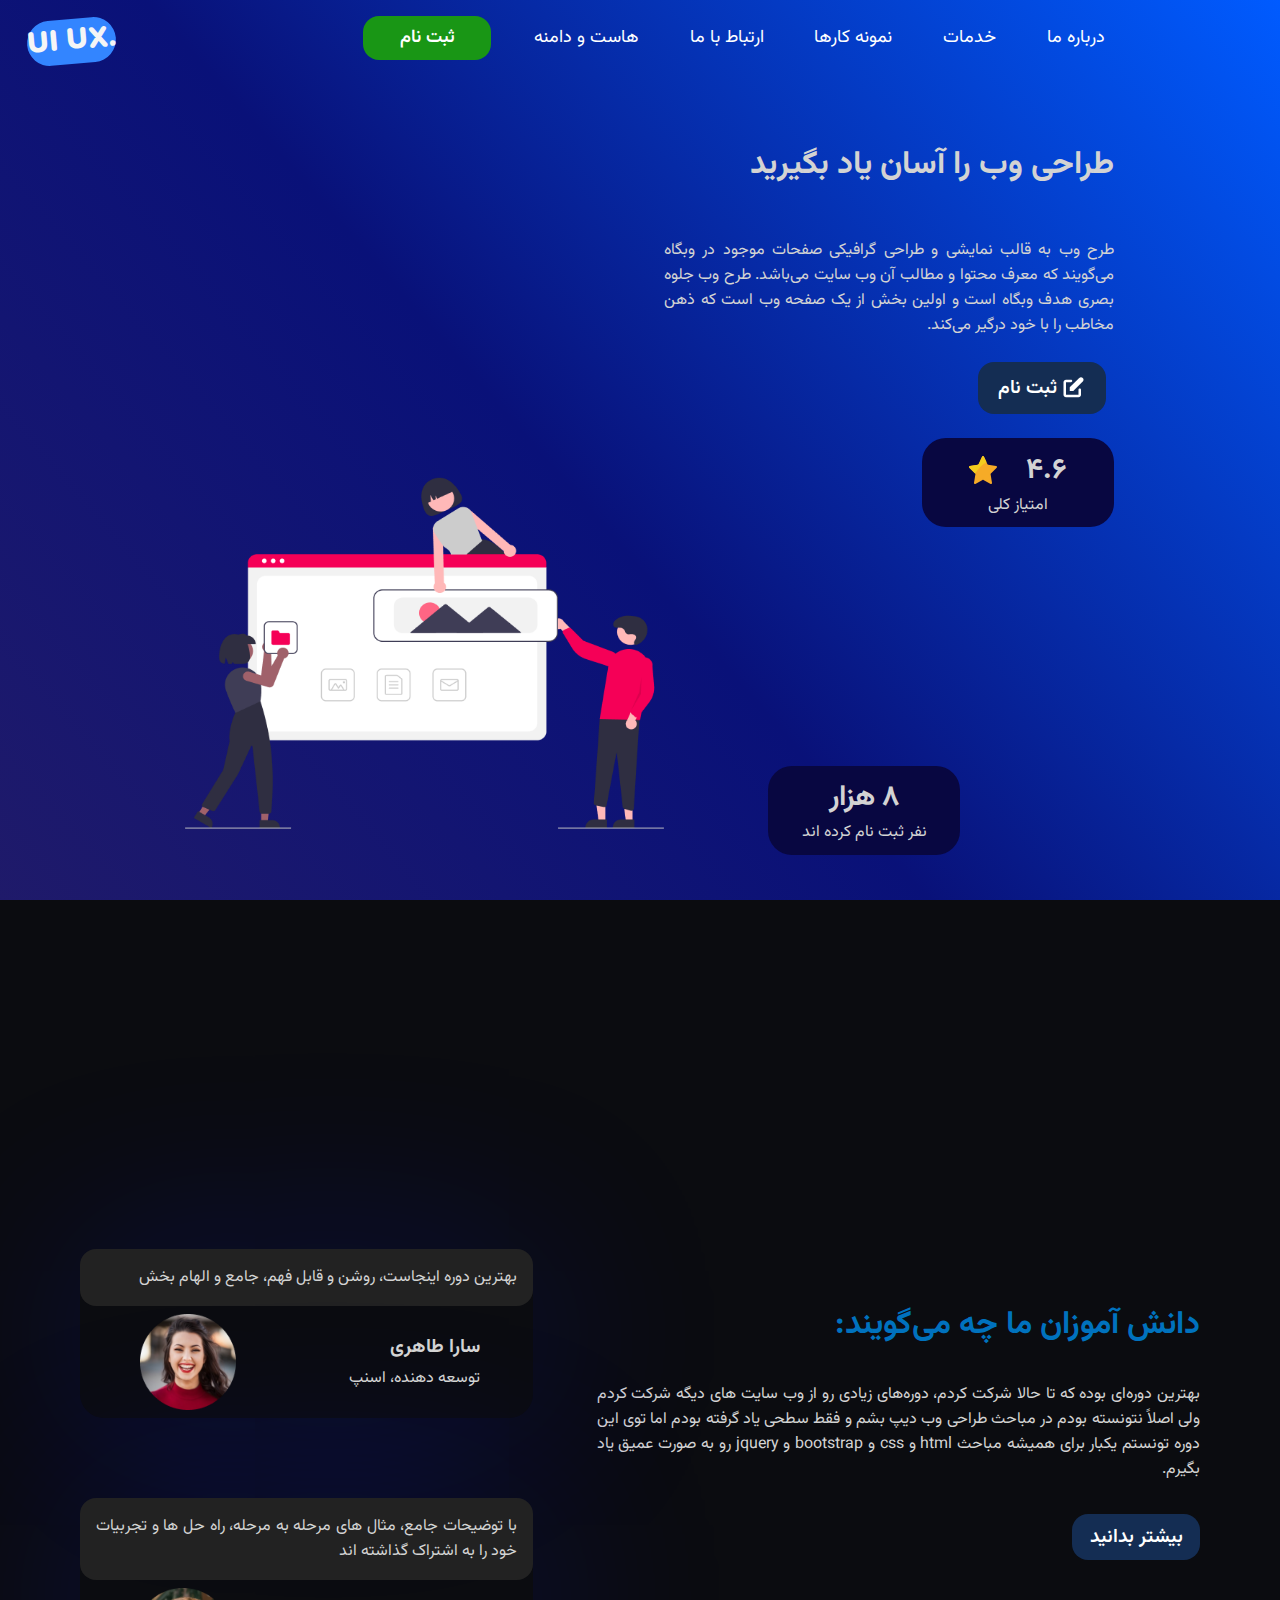
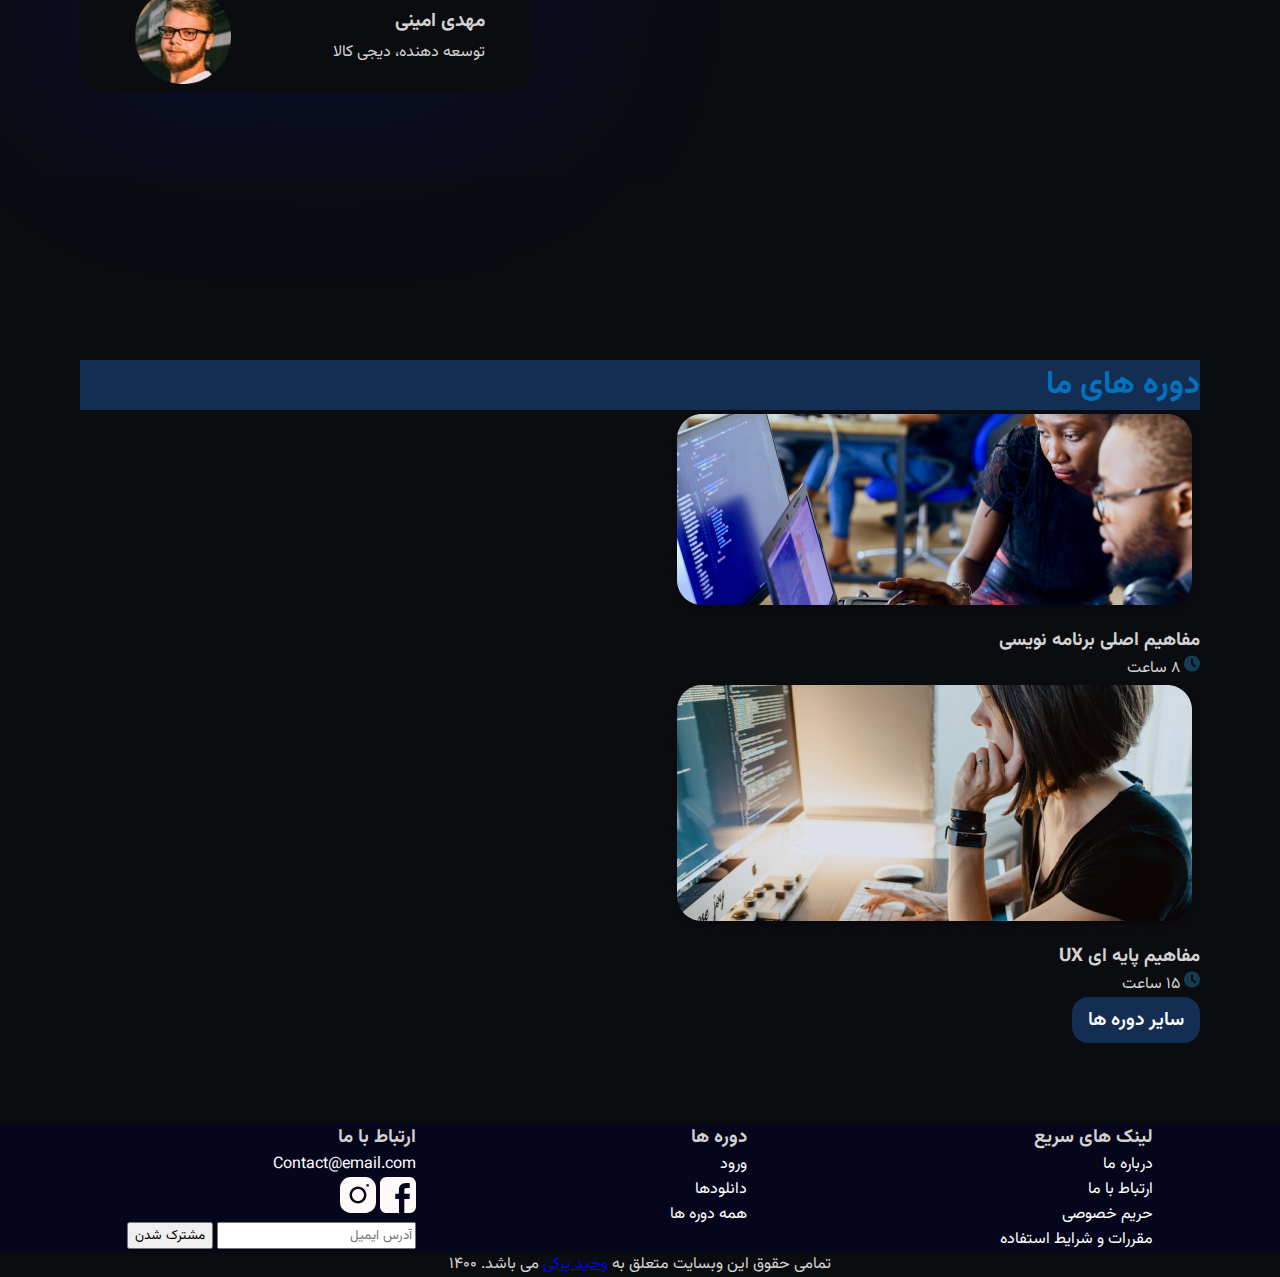
==== index.html @ 90d54120 "Style testimonial section" ====
<!DOCTYPE html>
<html lang="FA-ir" dir="rtl">

<head>
  <meta charset="UTF-8" />
  <meta http-equiv="X-UA-Compatible" content="IE=edge" />
  <meta name="viewport" content="width=device-width, initial-scale=1.0" />
  <title>Document</title>
  <link rel="stylesheet" href="styles.css" />
  <link rel="stylesheet" href="shared.css">
</head>

<body>
  <header>
    <div class="wrapper">
      <nav>

        <!-- logo -->
        <a class="logo" href="/index.html">
          <p>.UI UX</p>
        </a>
        <!-- Mobile nav -->
        <a href="#" class="toggle-button">
          <svg viewBox="0 0 18 15">
            <path fill="#d3d3d3"
              d="M18,1.484c0,0.82-0.665,1.484-1.484,1.484H1.484C0.665,2.969,0,2.304,0,1.484l0,0C0,0.665,0.665,0,1.484,0 h15.031C17.335,0,18,0.665,18,1.484L18,1.484z" />
            <path fill="#d3d3d3"
              d="M18,7.516C18,8.335,17.335,9,16.516,9H1.484C0.665,9,0,8.335,0,7.516l0,0c0-0.82,0.665-1.484,1.484-1.484 h15.031C17.335,6.031,18,6.696,18,7.516L18,7.516z" />
            <path fill="#d3d3d3"
              d="M18,13.516C18,14.335,17.335,15,16.516,15H1.484C0.665,15,0,14.335,0,13.516l0,0 c0-0.82,0.665-1.484,1.484-1.484h15.031C17.335,12.031,18,12.696,18,13.516L18,13.516z" />
          </svg>
        </a>

        <div class="mobile-nav">
          <buttton class="close-button">
            <svg xmlns="http://www.w3.org/2000/svg" class="h-6 w-6" fill="none" viewBox="0 0 24 24"
              stroke="currentColor">
              <path stroke-linecap="round" stroke-linejoin="round" stroke-width="2" d="M6 18L18 6M6 6l12 12" />
            </svg>
          </buttton>
          <ul class="mob-nav-items">
            <li class="mob-nav-item">
              <a href="#">درباره ما</a>
            </li>
            <li class="mob-nav-item">
              <a href="#">خدمات</a>
            </li>
            <li class="mob-nav-item">
              <a href="#">نمونه کارها</a>
            </li>
            <li class="mob-nav-item">
              <a href="#">ارتباط با ما</a>
            </li>
            <li class="mob-nav-item">
              <a href="./packages/plans.html">هاست و دامنه</a>
            </li>
            <li class="mob-nav-item register-botton">
              <a href="/register/index.html">ثبت نام</a>
            </li>
          </ul>
        </div>
        <!-- Desktop menu -->
        <div class="desktop-menu">
          <ul class="main-menu">
            <li>
              <a href="#">درباره ما</a>
            </li>
            <li>
              <a href="#">خدمات</a>
            </li>
            <li>
              <a href="#">نمونه کارها</a>
            </li>
            <li>
              <a href="#">ارتباط با ما</a>
            </li>
            <li>
              <a href="./packages/plans.html">هاست و دامنه</a>
            </li>
            <li>
              <a class="btn dark register-button" href="./register/index.html">ثبت نام</a>
            </li>
          </ul>
        </div>
      </nav>
      <div class="hero-section">
        <div class="right">
          <h1>
            طراحی وب را آسان یاد بگیرید
          </h1>
          <p class="paragraph">
            طرح وب به قالب نمایشی و طراحی گرافیکی صفحات موجود در وبگاه می‌گویند که معرف محتوا و مطالب آن وب سایت
            می‌باشد. طرح وب جلوه بصری هدف وبگاه است و اولین بخش از یک صفحه وب است که ذهن مخاطب را با خود درگیر می‌کند.
          </p>
          <a class="btn light enroll-icon" href="#">ثبت نام</a>
          <div class="achievement-cards">
            <div class="achievement-card students-enrolled">
              <div class="content">
                <div class="enroll-div">
                  <h3>۸ هزار</h3>
                </div>
                <p>نفر ثبت نام کرده اند</p>
              </div>
              <div class="bg"></div>
            </div>
            <div class="achievement-card overal-rating">
              <div class="content">
                <div class="overal-div">
                  <h3>۴.۶</h3>
                  <img src="/images/star-icon.svg" alt="" />
                </div>
                <p>امتیاز کلی</p>
              </div>
              <div class="bg"></div>
            </div>
          </div>
        </div>
        <div class="left">
          <img src="/images/hero-image.png" alt="" />
        </div>
      </div>
  </header>
  <div class="wrapper"></div>
  <section class="testimonial-section">
    <div class="right">
      <h2>دانش آموزان ما چه می‌گویند:</h2>
      <p>بهترین دوره‌ای بوده که تا حالا شرکت کردم، دوره‌های زیادی رو از وب سایت های دیگه شرکت کردم ولی اصلاً نتونسته
        بودم در مباحث طراحی وب دیپ بشم و فقط سطحی یاد گرفته بودم اما توی این دوره تونستم یکبار برای همیشه مباحث html و
        css و bootstrap و jquery رو به صورت عمیق یاد بگیرم.
      </p>
      <a class="btn light">بیشتر بدانید</a>
    </div>
    <div class="left">
      <div class="testimonial-card ">
        <div class="content">
          بهترین دوره اینجاست، روشن و قابل فهم، جامع و الهام بخش
        </div>
        <div class="info">
          <div>
            <h4>سارا طاهری</h4>
            <p class="company">توسعه دهنده، اسنپ</p>
          </div>
          <img src="/images/img-testimonial.png" alt="" />
        </div>

      </div>
      <div class="testimonial-card">
        <div class="content">
          با توضیحات جامع، مثال های مرحله به مرحله، راه حل ها و تجربیات خود را به اشتراک گذاشته اند
        </div>
        <div class="info">
          <div>
            <h4>مهدی امینی</h4>
            <p class="company">توسعه دهنده، دیجی کالا</p>
          </div>
          <img src="/images/img-testimonial2.png" alt="" />
        </div>
      </div>
    </div>

  </section>

  <section class="courses">
    <h2 class="light">دوره های ما</h2>
    <div class="course-cards">
      <div class="course-card">
        <img src="/images/img-courses1.png" alt="" />
        <div class="info">
          <h3>مفاهیم اصلی برنامه نویسی</h3>
          <div class="duration">
            <img src="/images/duration-icon.svg" alt="" /> ۸ ساعت
          </div>
        </div>
      </div>
      <div class="course-card">
        <img src="/images/img-courses2.png" alt="" />
        <div class="info">
          <h3>مفاهیم پایه ای UX</h3>
          <div class="duration">
            <img src="/images/duration-icon.svg" alt="" /> ۱۵ ساعت
          </div>
        </div>
      </div>
      <a href="#" class="btn light">سایر دوره ها</a>
    </div>
  </section>
  </div>



  <footer>
    <div class="footer-wrapper">
      <div class="links-container">
        <div class="links">
          <h3>لینک های سریع</h3>
          <ul>
            <li>
              <a href="#">درباره ما</a>
            </li>
            <li>
              <a href="#">ارتباط با ما</a>
            </li>
            <li>
              <a href="#">حریم خصوصی</a>
            </li>
            <li>
              <a href="#">مقررات و شرایط استفاده</a>
            </li>
          </ul>
        </div>
        <div class="links">
          <h3>دوره ها</h3>
          <ul>
            <li>
              <a href="#">ورود</a>
            </li>
            <li>
              <a href="#">دانلودها</a>
            </li>
            <li>
              <a href="#">همه دوره ها</a>
            </li>
          </ul>
        </div>
        <div class="links">
          <h3>ارتباط با ما</h3>
          <ul>
            <li>
              <a href="#">Contact@email.com</a>
            </li>
            <div class="social">
              <a href="#">
                <img src="/images/facebook-logo.svg" alt="" />
              </a>
              <a href="#">
                <img src="/images/instagram-logo.svg" alt="" />
              </a>
            </div>
            <form action="#">
              <input type="text" placeholder="آدرس ایمیل" />
              <button class="submit-btn">مشترک شدن</button>
            </form>
          </ul>
        </div>
      </div>
      <p class="copyright">
        تمامی حقوق این وبسایت متعلق به
        <span>
          <a href="https://twitter.com/Vahidpr">وحید پرکی</a>
          می باشد.
        </span>
        ۱۴۰۰
      </p>
    </div>
  </footer>

  <script src="main.js"></script>
</body>

</html>
---- styles.css ----
* {
  box-sizing: border-box;
}

ul {
  padding: 0;
}
---- shared.css ----
@import url("https://fonts.googleapis.com/css2?family=Vazirmatn:wght@100;200;300;400;500;600;700;800;900&display=swap");
@import url("https://fonts.googleapis.com/css2?family=Nunito:wght@400;500;600;700;900&display=swap");
* {
  font-family: "Vazirmatn", sans-serif;
  -webkit-transition: all 0.2s;
  transition: all 0.2s;
  -webkit-box-sizing: border-box;
          box-sizing: border-box;
  margin: 0;
}

body {
  background: #0b0c10;
  color: lightgray;
  -webkit-box-sizing: border-box;
          box-sizing: border-box;
}

.wrapper {
  max-width: 980px;
  margin: 0 auto;
}

header {
  height: 100vh;
  width: 100%;
  background: #1f1a6a;
  background: linear-gradient(49deg, #1f1a6a 0%, rgba(9, 17, 121, 0.994835) 45%, #005bff 100%);
}

.logo {
  display: inline;
  position: absolute;
  left: 0.5rem;
  margin: 1.2rem;
  color: whitesmoke;
  text-decoration: none;
  font-size: 1.8rem;
  font-weight: 900;
  background: #3385ff;
  border-radius: 2rem;
  -webkit-transform: rotateZ(-5deg);
          transform: rotateZ(-5deg);
}

.logo p {
  font-family: "Nunito", sans-serif;
  display: inline;
}

.desktop-menu {
  display: none;
}

.btn {
  -webkit-box-align: center;
      -ms-flex-align: center;
          align-items: center;
  color: #fff;
  cursor: pointer;
  display: -webkit-inline-box;
  display: -ms-inline-flexbox;
  display: inline-flex;
  fill: #000;
  font-family: vazirmatn, sans-serif;
  font-size: 1.2rem;
  font-weight: 600;
  border-radius: 1rem;
  -webkit-box-pack: center;
      -ms-flex-pack: center;
          justify-content: center;
  min-width: 8rem;
  outline: 0;
  padding: 0.5rem;
  text-align: center;
  text-decoration: none;
  -moz-user-select: none;
   -ms-user-select: none;
       user-select: none;
  -webkit-user-select: none;
  -ms-touch-action: manipulation;
      touch-action: manipulation;
}

.btn:focus {
  color: #171e29;
}

.btn:hover,
.btn :active {
  background-color: #3385ff;
}

.dark {
  background-color: #199615;
}

.dark:hover,
.dark :active {
  background-color: #ffffff;
}

.light {
  background-color: #142d53;
}

.light:hover,
.light :active {
  background-color: #17327a;
}

.enroll-icon::before {
  content: url("./images/enroll-icon.svg");
  padding-left: 0.3rem;
  display: -webkit-box;
  display: -ms-flexbox;
  display: flex;
  -webkit-box-pack: center;
      -ms-flex-pack: center;
          justify-content: center;
  -webkit-box-align: center;
      -ms-flex-align: center;
          align-items: center;
  -webkit-transform: translateY(0.25rem);
          transform: translateY(0.25rem);
}

.enroll-icon {
  padding: 0.5rem;
}

.toggle-button {
  display: block;
  cursor: pointer;
  border: none;
  width: 2rem;
}

.section-title {
  text-align: center;
}

::-moz-selection {
  background: blueviolet;
}

::selection {
  background: blueviolet;
}

.open {
  display: block !important;
  opacity: 1;
  -webkit-transform: translateY(0);
          transform: translateY(0);
}

.mobile-nav .close-button {
  cursor: pointer;
  text-align: left;
}

.close-button svg {
  width: 2rem;
}

.mobile-nav {
  display: none;
  position: fixed;
  background: whitesmoke;
  z-index: 101;
  border-radius: 0px 0px 10px 10px;
  top: 0;
  left: 0;
  width: 100vw;
  height: 100vh;
  text-align: center;
  font-weight: 500;
  font-size: x-large;
}

.mob-nav-items {
  /* width: 90%;
  height: 100%; */
  list-style: none;
  padding: 0;
  margin: 10% auto;
  text-decoration: none;
}

.mob-nav-item {
  margin: 1rem auto;
  padding: 0.8rem;
}

.mob-nav-item a {
  margin: 1rem auto;
  text-decoration: none;
  color: black;
}

.mob-nav-item :hover {
  background: rgba(155, 155, 155, 0.192);
  border-radius: 100px 0px 0px 100px;
}

.register-botton {
  background: rgba(35, 163, 46, 0.281);
  border-radius: 100px 0px 0px 100px;
}

.register-botton a {
  border-radius: 100px 0px 0px 100px;
  color: black;
}

.register-botton:hover {
  background: #26c2486b;
  border-radius: 100px 0px 0px 100px;
}

.copyright {
  text-align: center;
}

.hero-section {
  height: 90vh;
  width: 100%;
  display: -webkit-box;
  display: -ms-flexbox;
  display: flex;
  margin: 0rem 1rem 0 1rem;
  -webkit-box-align: center;
      -ms-flex-align: center;
          align-items: center;
}

.hero-section .right {
  width: 28.125rem;
  -ms-flex-item-align: start;
      align-self: flex-start;
  margin-top: 5rem;
}

.hero-section .right .paragraph {
  margin-top: 3rem;
  text-justify: inter-word;
  text-align: justify;
}

.hero-section .right .btn {
  margin: 1.5rem 0.5rem 1.5rem;
}

.hero-section .left {
  -ms-flex-item-align: end;
      align-self: flex-end;
  margin-bottom: 2rem;
}

.hero-section .left img {
  height: 22rem;
}

.achievement-cards {
  display: -webkit-box;
  display: -ms-flexbox;
  display: flex;
  -webkit-box-orient: vertical;
  -webkit-box-direction: normal;
      -ms-flex-direction: column;
          flex-direction: column;
}

.achievement-card {
  position: absolute;
  width: 12rem;
}

.achievement-card .content {
  background: #080741;
  border-radius: 1.5rem;
  padding: 0.6rem 2rem;
}

.achievement-card .content h3 {
  display: -webkit-box;
  display: -ms-flexbox;
  display: flex;
  font-size: 1.8rem;
  -webkit-box-orient: vertical;
  -webkit-box-direction: normal;
      -ms-flex-direction: column;
          flex-direction: column;
}

.achievement-card .content .enroll-div {
  display: -webkit-box;
  display: -ms-flexbox;
  display: flex;
  -webkit-box-orient: vertical;
  -webkit-box-direction: normal;
      -ms-flex-direction: column;
          flex-direction: column;
  -webkit-box-align: center;
      -ms-flex-align: center;
          align-items: center;
}

.achievement-card .content .overal-div {
  display: -webkit-box;
  display: -ms-flexbox;
  display: flex;
  -webkit-box-align: center;
      -ms-flex-align: center;
          align-items: center;
  -ms-flex-pack: distribute;
      justify-content: space-around;
}

.achievement-card .content h3,
.achievement-card .content img {
  display: inline;
}

.achievement-card .content img {
  height: 1.8rem;
}

.achievement-card .content p {
  text-align: center;
}

.students-enrolled {
  right: 25%;
  bottom: 5%;
}

section {
  margin: 5rem 5rem 5rem 5rem;
}

h2 {
  font-weight: 700;
  font-size: 2rem;
  color: #0072be;
}

.testimonial-section {
  display: -webkit-box;
  display: -ms-flexbox;
  display: flex;
  text-align: justify;
  -webkit-box-align: center;
      -ms-flex-align: center;
          align-items: center;
  height: 100vh;
  gap: 4rem;
}

.testimonial-section .right {
  width: 60%;
}

.testimonial-section .right p {
  margin-top: 2rem;
}

.testimonial-section .right a {
  margin-top: 2rem;
}

.testimonial-section .left {
  width: 45%;
}

.testimonial-card {
  -webkit-box-shadow: rgba(0, 26, 255, 0.192) 0px 1px 200px 4px;
          box-shadow: rgba(0, 26, 255, 0.192) 0px 1px 200px 4px;
  margin-top: 5rem;
  border-radius: 1.5rem;
}

.testimonial-card .content {
  background-color: #222222;
  padding: 1rem;
  border-radius: 1rem;
}

.testimonial-card .info {
  display: -webkit-box;
  display: -ms-flexbox;
  display: flex;
  -webkit-box-align: center;
      -ms-flex-align: center;
          align-items: center;
  -ms-flex-pack: distribute;
      justify-content: space-around;
}

.testimonial-card .info h4 {
  font-size: 1.2rem;
  margin-bottom: 0.3rem;
}

.testimonial-card .info img {
  height: 7rem;
  padding: 0.5rem;
}

.register-button:hover {
  background-color: #59cc55 !important;
}

@media (min-width: 48rem) {
  .main-menu {
    display: -webkit-box;
    display: -ms-flexbox;
    display: flex;
    -webkit-box-orient: horizontal;
    -webkit-box-direction: normal;
        -ms-flex-direction: row;
            flex-direction: row;
    -ms-flex-pack: distribute;
        justify-content: space-around;
    -webkit-box-align: center;
        -ms-flex-align: center;
            align-items: center;
    width: 80%;
    margin-top: 1rem;
  }
  .main-menu li a {
    text-decoration: none;
    color: white;
    padding: 0.5rem;
    border-radius: 1rem;
    -webkit-transition: all 0.5s;
    transition: all 0.5s;
    font-size: 1.125rem;
  }
  .main-menu li a:hover {
    background: #002d709c;
  }
  .desktop-menu {
    display: -webkit-box;
    display: -ms-flexbox;
    display: flex;
    -webkit-box-orient: vertical;
    -webkit-box-direction: normal;
        -ms-flex-direction: column;
            flex-direction: column;
  }
  .mobile-nav,
  .toggle-button {
    display: none;
  }
  .links-container {
    display: -webkit-box;
    display: -ms-flexbox;
    display: flex;
    -ms-flex-pack: distribute;
        justify-content: space-around;
    background-color: #05051b;
    color: #d3d0d0;
  }
  .links a {
    text-decoration: none;
    color: #ffffff;
  }
  ul {
    list-style-type: none;
  }
}

@-webkit-keyframes wiggle {
  from {
    -webkit-transform: rotateZ(0);
            transform: rotateZ(0);
  }
  to {
    -webkit-transform: rotateZ(10deg);
            transform: rotateZ(10deg);
  }
}

@keyframes wiggle {
  from {
    -webkit-transform: rotateZ(0);
            transform: rotateZ(0);
  }
  to {
    -webkit-transform: rotateZ(10deg);
            transform: rotateZ(10deg);
  }
}
/*# sourceMappingURL=shared.css.map */
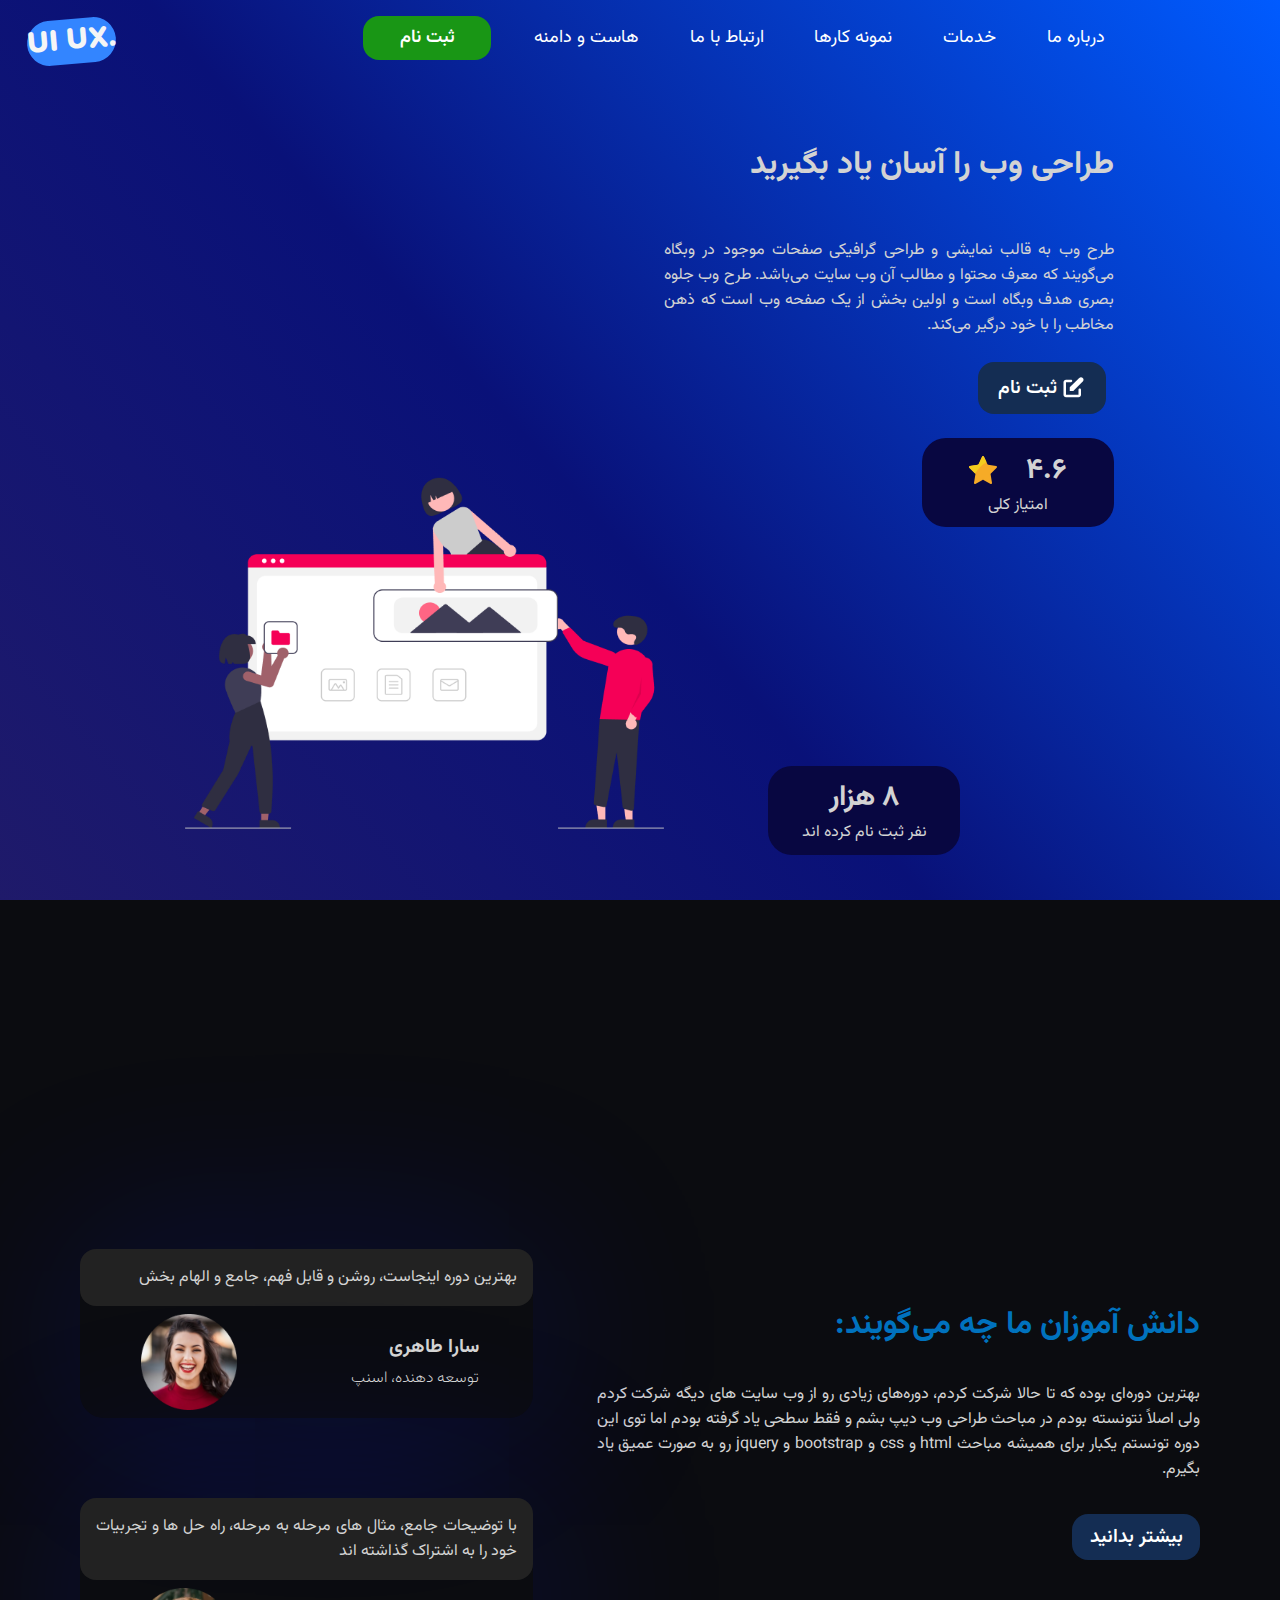
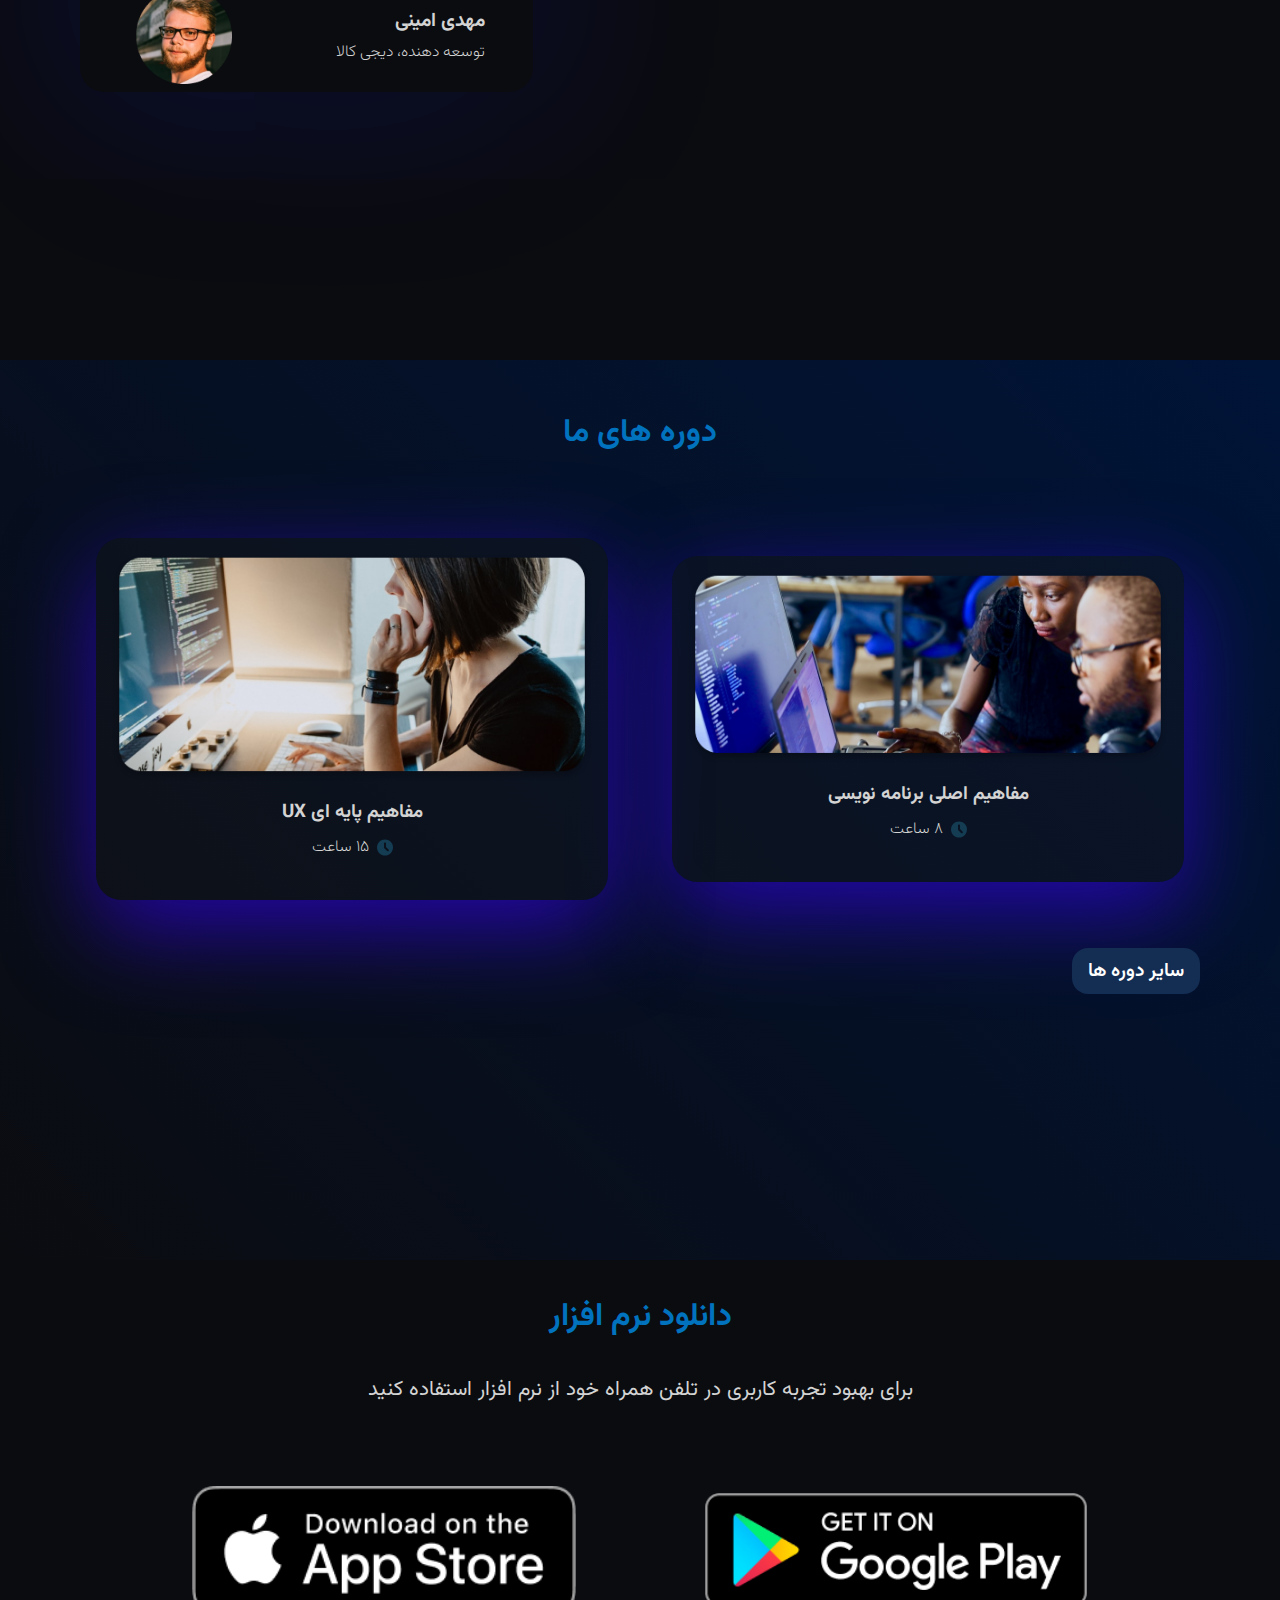
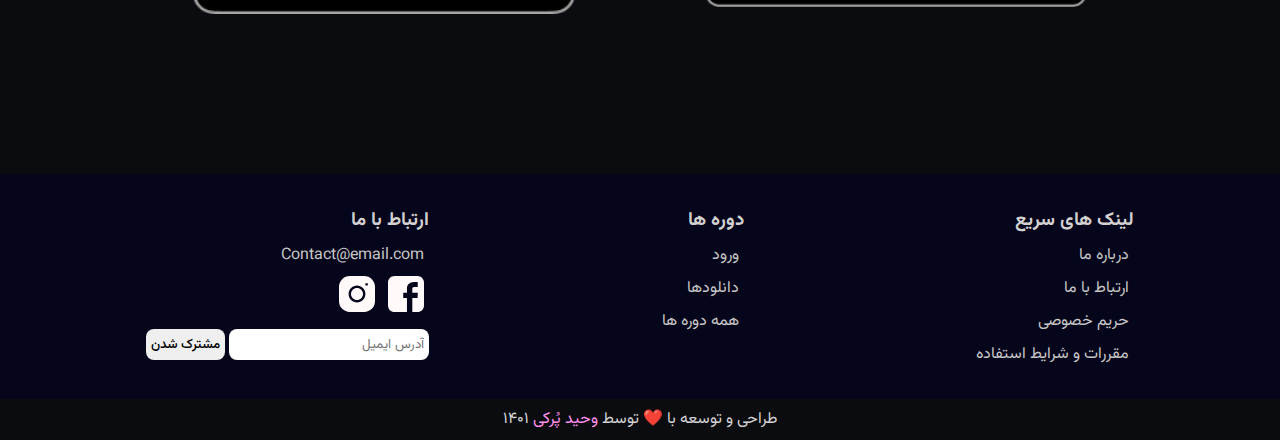
==== commit 3d40969b: "Finish styling" ====
--- a/index.html
+++ b/index.html
@@ -161,7 +161,7 @@
   </section>
 
   <section class="courses">
-    <h2 class="light">دوره های ما</h2>
+    <h2>دوره های ما</h2>
     <div class="course-cards">
       <div class="course-card">
         <img src="/images/img-courses1.png" alt="" />
@@ -181,13 +181,17 @@
           </div>
         </div>
       </div>
-      <a href="#" class="btn light">سایر دوره ها</a>
-    </div>
+    </div>
+    <a href="#" class="btn light">سایر دوره ها</a>
   </section>
-  </div>
-
-
-
+  <section class="app-section">
+    <h2> دانلود نرم افزار</h2>
+    <p>برای بهبود تجربه کاربری در تلفن همراه خود از نرم افزار استفاده کنید</p>
+    <div>
+      <img src="./images/google-play.png" alt="google-play">
+      <img src="./images/app-store.png" alt="app-store">
+    </div>
+  </section>
   <footer>
     <div class="footer-wrapper">
       <div class="links-container">
@@ -244,12 +248,10 @@
         </div>
       </div>
       <p class="copyright">
-        تمامی حقوق این وبسایت متعلق به
-        <span>
-          <a href="https://twitter.com/Vahidpr">وحید پرکی</a>
-          می باشد.
+        طراحی و توسعه با ❤️ توسط <span>
+          <a href="https://twitter.com/Vahidpr">وحید پُرکی</a>
         </span>
-        ۱۴۰۰
+        ۱۴۰۱
       </p>
     </div>
   </footer>
--- a/shared.css
+++ b/shared.css
@@ -219,10 +219,6 @@
   border-radius: 100px 0px 0px 100px;
 }
 
-.copyright {
-  text-align: center;
-}
-
 .hero-section {
   height: 90vh;
   width: 100%;
@@ -336,10 +332,6 @@
   bottom: 5%;
 }
 
-section {
-  margin: 5rem 5rem 5rem 5rem;
-}
-
 h2 {
   font-weight: 700;
   font-size: 2rem;
@@ -356,6 +348,7 @@
           align-items: center;
   height: 100vh;
   gap: 4rem;
+  margin: 5rem 5rem 5rem 5rem;
 }
 
 .testimonial-section .right {
@@ -406,6 +399,174 @@
 .testimonial-card .info img {
   height: 7rem;
   padding: 0.5rem;
+}
+
+.testimonial-card .info p {
+  font-weight: 200;
+}
+
+.courses {
+  height: 100vh;
+  background: rgba(4, 2, 34, 0.288);
+  background: linear-gradient(45deg, rgba(4, 2, 34, 0) 0%, #001438 100%);
+}
+
+.courses h2 {
+  text-align: center;
+  padding-top: 3rem;
+}
+
+.courses .course-cards {
+  display: -webkit-box;
+  display: -ms-flexbox;
+  display: flex;
+  -webkit-box-align: center;
+      -ms-flex-align: center;
+          align-items: center;
+  -webkit-box-pack: center;
+      -ms-flex-pack: center;
+          justify-content: center;
+  margin-top: 3rem;
+}
+
+.courses a {
+  margin: 1rem 5rem;
+}
+
+.course-card {
+  display: -webkit-box;
+  display: -ms-flexbox;
+  display: flex;
+  -webkit-box-orient: vertical;
+  -webkit-box-direction: normal;
+      -ms-flex-direction: column;
+          flex-direction: column;
+  -webkit-box-pack: center;
+      -ms-flex-pack: center;
+          justify-content: center;
+  background-color: rgba(26, 26, 26, 0.315);
+  border-radius: 1.6rem;
+  -webkit-box-shadow: rgba(55, 0, 255, 0.603) 0px 30px 90px;
+          box-shadow: rgba(55, 0, 255, 0.603) 0px 30px 90px;
+  padding: 1rem;
+  width: 40%;
+  margin: 2rem;
+}
+
+.course-card > img {
+  min-height: 12rem;
+  min-width: 2rem;
+}
+
+.course-card .info {
+  display: -webkit-box;
+  display: -ms-flexbox;
+  display: flex;
+  -webkit-box-orient: vertical;
+  -webkit-box-direction: normal;
+      -ms-flex-direction: column;
+          flex-direction: column;
+  -webkit-box-align: center;
+      -ms-flex-align: center;
+          align-items: center;
+  padding: 1rem;
+}
+
+.course-card .info .duration {
+  display: -webkit-box;
+  display: -ms-flexbox;
+  display: flex;
+  margin: 0.5rem;
+  font-weight: 200;
+}
+
+.course-card .info .duration img {
+  margin-left: 0.5rem;
+}
+
+.app-section h2 {
+  text-align: center;
+  margin: 2rem;
+}
+
+.app-section p {
+  margin: 1rem;
+  text-align: center;
+  font-size: 1.3rem;
+}
+
+.app-section div {
+  display: -webkit-box;
+  display: -ms-flexbox;
+  display: flex;
+  -webkit-box-align: center;
+      -ms-flex-align: center;
+          align-items: center;
+  -webkit-box-pack: center;
+      -ms-flex-pack: center;
+          justify-content: center;
+}
+
+.app-section div img {
+  width: 30%;
+  margin: 5%;
+  margin-bottom: 10rem;
+}
+
+.links-container {
+  background-color: #05051b;
+  display: -webkit-box;
+  display: -ms-flexbox;
+  display: flex;
+  -ms-flex-pack: distribute;
+      justify-content: space-around;
+  color: #d3d0d0;
+  padding: 2rem;
+}
+
+.links a {
+  text-decoration: none;
+  color: #c7c5c5;
+  padding: 0.3rem;
+}
+
+.links a:hover {
+  color: #797676;
+}
+
+.links li,
+.links .social,
+.links input,
+.links button {
+  margin-top: 0.5rem;
+}
+
+.links input {
+  border-radius: 0.5rem;
+  border: none;
+  padding: 0.3rem;
+}
+
+.links button {
+  border-radius: 0.5rem;
+  border: none;
+  padding: 0.3rem;
+  font-weight: 500;
+}
+
+.links button:hover {
+  cursor: pointer;
+  background-color: #a5a5a5;
+}
+
+.copyright {
+  text-align: center;
+  padding: 0.5rem;
+}
+
+.copyright a {
+  text-decoration: none;
+  color: #ff91ed;
 }
 
 .register-button:hover {
@@ -454,19 +615,6 @@
   .toggle-button {
     display: none;
   }
-  .links-container {
-    display: -webkit-box;
-    display: -ms-flexbox;
-    display: flex;
-    -ms-flex-pack: distribute;
-        justify-content: space-around;
-    background-color: #05051b;
-    color: #d3d0d0;
-  }
-  .links a {
-    text-decoration: none;
-    color: #ffffff;
-  }
   ul {
     list-style-type: none;
   }
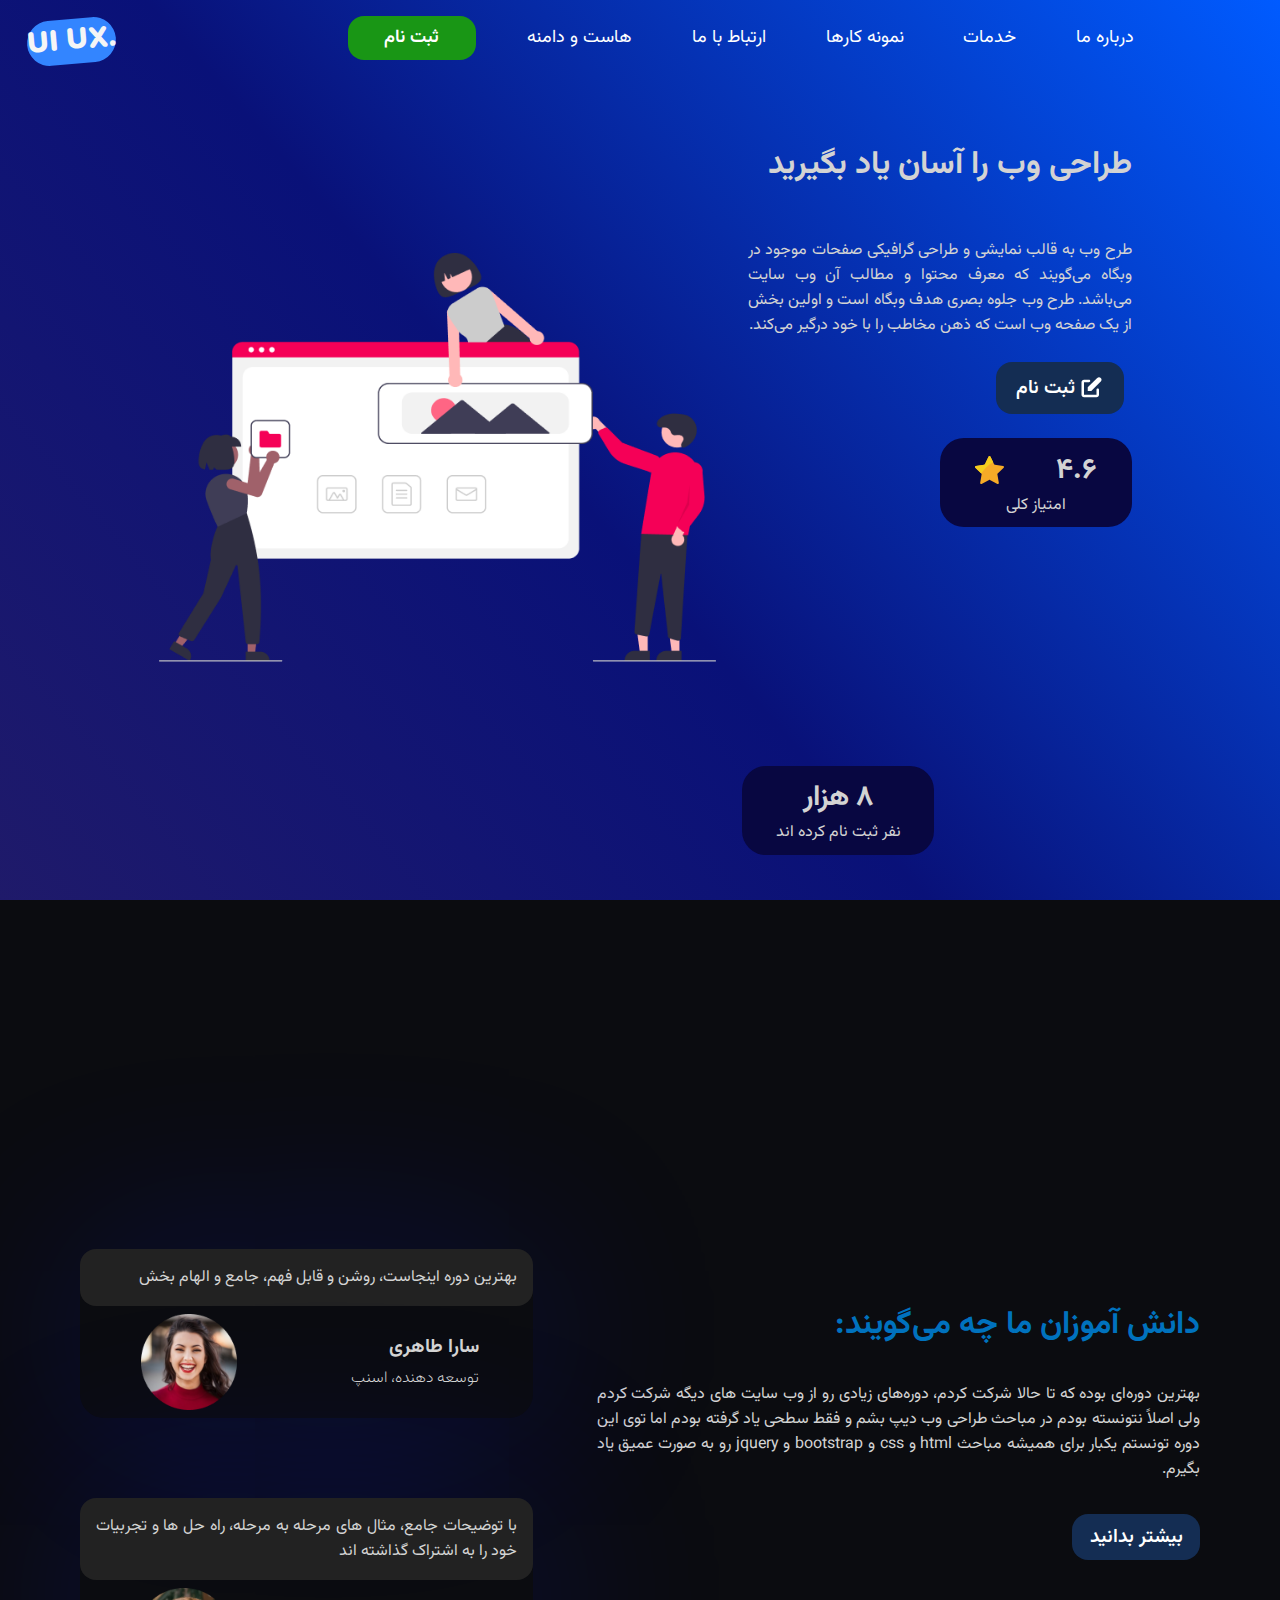
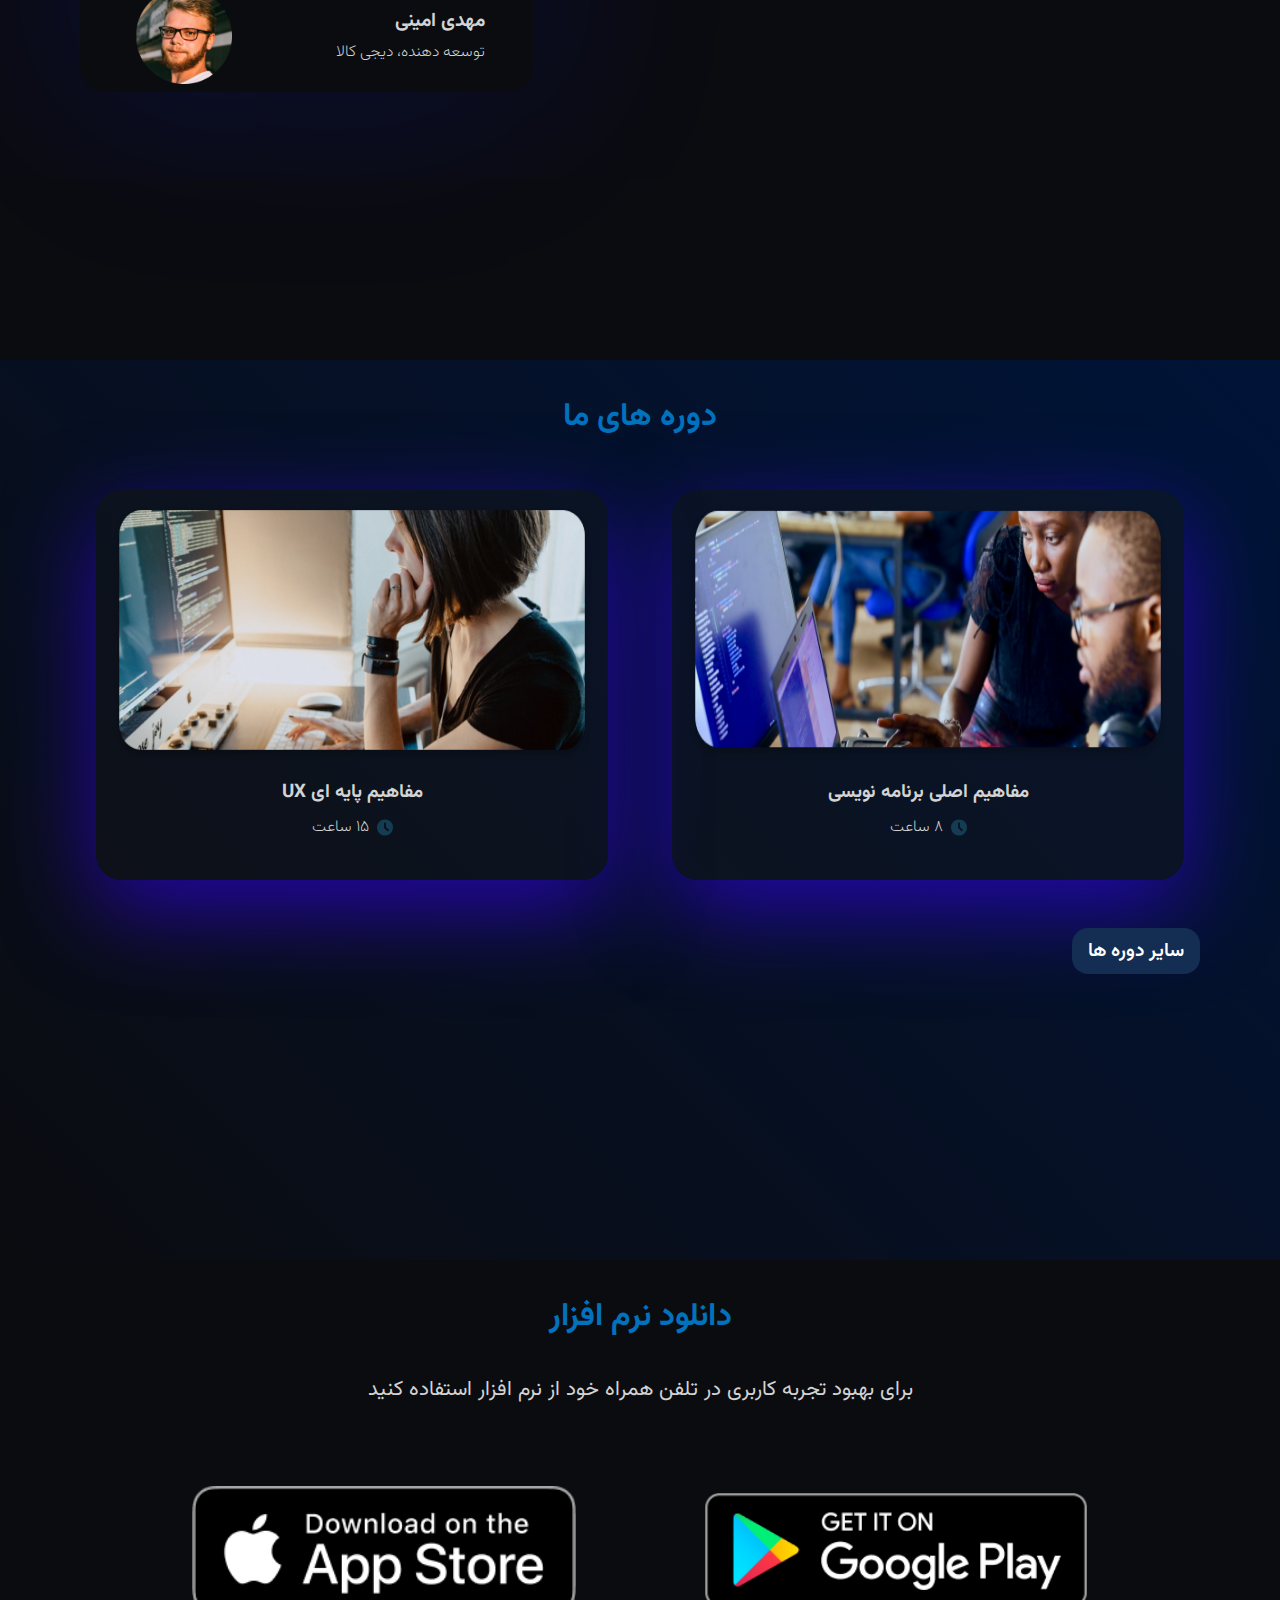
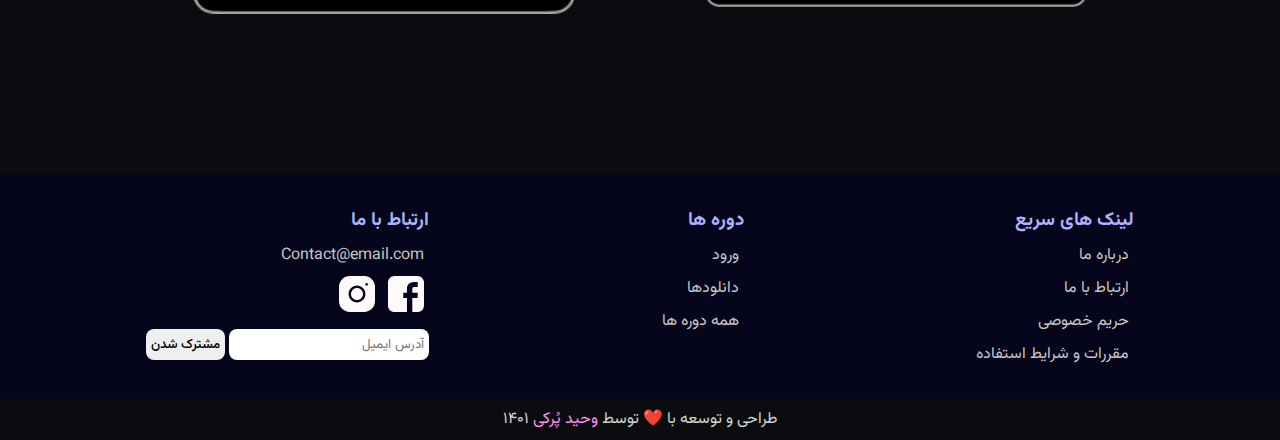
==== commit 6572f2a2: "Add tablet and mobile css codes" ====
--- a/index.html
+++ b/index.html
@@ -6,15 +6,14 @@
   <meta http-equiv="X-UA-Compatible" content="IE=edge" />
   <meta name="viewport" content="width=device-width, initial-scale=1.0" />
   <title>Document</title>
+  <link rel="stylesheet" href="shared.css">
   <link rel="stylesheet" href="styles.css" />
-  <link rel="stylesheet" href="shared.css">
 </head>
 
 <body>
   <header>
     <div class="wrapper">
       <nav>
-
         <!-- logo -->
         <a class="logo" href="/index.html">
           <p>.UI UX</p>
@@ -101,7 +100,6 @@
                 </div>
                 <p>نفر ثبت نام کرده اند</p>
               </div>
-              <div class="bg"></div>
             </div>
             <div class="achievement-card overal-rating">
               <div class="content">
@@ -111,7 +109,6 @@
                 </div>
                 <p>امتیاز کلی</p>
               </div>
-              <div class="bg"></div>
             </div>
           </div>
         </div>
@@ -226,7 +223,7 @@
             </li>
           </ul>
         </div>
-        <div class="links">
+        <div class="links footer-form">
           <h3>ارتباط با ما</h3>
           <ul>
             <li>
--- a/shared.css
+++ b/shared.css
@@ -17,7 +17,7 @@
 }
 
 .wrapper {
-  max-width: 980px;
+  max-width: 1048px;
   margin: 0 auto;
 }
 
@@ -48,8 +48,49 @@
   display: inline;
 }
 
+.main-menu {
+  display: -webkit-box;
+  display: -ms-flexbox;
+  display: flex;
+  -webkit-box-orient: horizontal;
+  -webkit-box-direction: normal;
+      -ms-flex-direction: row;
+          flex-direction: row;
+  -ms-flex-pack: distribute;
+      justify-content: space-around;
+  -webkit-box-align: center;
+      -ms-flex-align: center;
+          align-items: center;
+  width: 80%;
+  margin-top: 1rem;
+}
+
+.main-menu li a {
+  text-decoration: none;
+  color: white;
+  padding: 0.5rem;
+  border-radius: 1rem;
+  -webkit-transition: all 0.5s;
+  transition: all 0.5s;
+  font-size: 1.125rem;
+}
+
+.main-menu li a:hover {
+  background: #002d709c;
+}
+
+ul {
+  list-style-type: none;
+}
+
 .desktop-menu {
-  display: none;
+  display: -webkit-box;
+  display: -ms-flexbox;
+  display: flex;
+  -webkit-box-orient: vertical;
+  -webkit-box-direction: normal;
+      -ms-flex-direction: column;
+          flex-direction: column;
 }
 
 .btn {
@@ -129,11 +170,9 @@
   padding: 0.5rem;
 }
 
+.mobile-nav,
 .toggle-button {
-  display: block;
-  cursor: pointer;
-  border: none;
-  width: 2rem;
+  display: none;
 }
 
 .section-title {
@@ -165,9 +204,8 @@
 }
 
 .mobile-nav {
-  display: none;
   position: fixed;
-  background: whitesmoke;
+  background: #0b0c10;
   z-index: 101;
   border-radius: 0px 0px 10px 10px;
   top: 0;
@@ -189,18 +227,18 @@
 }
 
 .mob-nav-item {
-  margin: 1rem auto;
   padding: 0.8rem;
+  margin: 0.5rem;
 }
 
 .mob-nav-item a {
-  margin: 1rem auto;
   text-decoration: none;
-  color: black;
-}
-
-.mob-nav-item :hover {
-  background: rgba(155, 155, 155, 0.192);
+  color: #e2e2e2;
+  font-weight: 300;
+}
+
+.mob-nav-item:hover {
+  background: rgba(29, 101, 255, 0.103);
   border-radius: 100px 0px 0px 100px;
 }
 
@@ -210,22 +248,22 @@
 }
 
 .register-botton a {
-  border-radius: 100px 0px 0px 100px;
-  color: black;
+  color: #d2d2f0;
+  font-weight: 600;
 }
 
 .register-botton:hover {
   background: #26c2486b;
   border-radius: 100px 0px 0px 100px;
+  cursor: pointer;
 }
 
 .hero-section {
   height: 90vh;
-  width: 100%;
-  display: -webkit-box;
-  display: -ms-flexbox;
-  display: flex;
-  margin: 0rem 1rem 0 1rem;
+  display: -webkit-box;
+  display: -ms-flexbox;
+  display: flex;
+  margin: 0rem 2rem 0 2rem;
   -webkit-box-align: center;
       -ms-flex-align: center;
           align-items: center;
@@ -249,13 +287,12 @@
 }
 
 .hero-section .left {
-  -ms-flex-item-align: end;
-      align-self: flex-end;
-  margin-bottom: 2rem;
+  margin: 1rem 2rem 2rem 0rem;
 }
 
 .hero-section .left img {
-  height: 22rem;
+  display: block;
+  width: 98%;
 }
 
 .achievement-cards {
@@ -270,13 +307,13 @@
 
 .achievement-card {
   position: absolute;
-  width: 12rem;
+  width: 15%;
 }
 
 .achievement-card .content {
   background: #080741;
   border-radius: 1.5rem;
-  padding: 0.6rem 2rem;
+  padding: 0.6rem;
 }
 
 .achievement-card .content h3 {
@@ -328,7 +365,7 @@
 }
 
 .students-enrolled {
-  right: 25%;
+  right: 27%;
   bottom: 5%;
 }
 
@@ -413,7 +450,7 @@
 
 .courses h2 {
   text-align: center;
-  padding-top: 3rem;
+  padding-top: 2rem;
 }
 
 .courses .course-cards {
@@ -426,7 +463,7 @@
   -webkit-box-pack: center;
       -ms-flex-pack: center;
           justify-content: center;
-  margin-top: 3rem;
+  margin-top: 1rem;
 }
 
 .courses a {
@@ -450,11 +487,12 @@
           box-shadow: rgba(55, 0, 255, 0.603) 0px 30px 90px;
   padding: 1rem;
   width: 40%;
+  min-height: 20rem;
   margin: 2rem;
 }
 
 .course-card > img {
-  min-height: 12rem;
+  min-height: 16rem;
   min-width: 2rem;
 }
 
@@ -532,6 +570,10 @@
 
 .links a:hover {
   color: #797676;
+}
+
+.links h3 {
+  color: #adb2ff;
 }
 
 .links li,
@@ -573,36 +615,182 @@
   background-color: #59cc55 !important;
 }
 
-@media (min-width: 48rem) {
-  .main-menu {
+@media (max-width: 48rem) {
+  .desktop-menu {
+    display: none;
+  }
+  .toggle-button {
     display: -webkit-box;
     display: -ms-flexbox;
     display: flex;
-    -webkit-box-orient: horizontal;
+    cursor: pointer;
+    border: none;
+    width: 2rem;
+    margin-right: 2rem;
+    padding-top: 2rem;
+  }
+  .logo {
+    margin: 2rem;
+  }
+  .hero-section {
+    height: 150%;
+    -webkit-box-orient: vertical;
+    -webkit-box-direction: reverse;
+        -ms-flex-direction: column-reverse;
+            flex-direction: column-reverse;
+  }
+  .hero-section .left img {
+    margin: 0;
+  }
+  .hero-section .right {
+    -ms-flex-item-align: center;
+        -ms-grid-row-align: center;
+        align-self: center;
+    width: auto;
+    margin-top: 0;
+  }
+  header {
+    height: 150vh;
+  }
+  .achievement-cards {
+    display: -webkit-box;
+    display: -ms-flexbox;
+    display: flex;
+  }
+  .achievement-card {
+    position: absolute;
+    width: 25%;
+  }
+  .students-enrolled {
+    right: 50%;
+    bottom: -35%;
+  }
+  .testimonial-section {
+    gap: 3rem;
+    margin: 2rem;
+  }
+  .testimonial-section h2 {
+    font-size: 1.5rem;
+  }
+  .testimonial-section .right {
+    width: 45%;
+  }
+  .testimonial-section .right p {
+    margin-top: 2rem;
+  }
+  .testimonial-section .right a {
+    margin-top: 2rem;
+  }
+  .testimonial-section .left {
+    width: 50%;
+  }
+  .testimonial-card {
+    width: 100%;
+  }
+  .testimonial-card .info div {
+    padding: 0.5rem;
+  }
+  .testimonial-card .info h4 {
+    font-size: 1.1rem;
+  }
+  .testimonial-card .info img {
+    width: 5rem;
+    height: 5rem;
+  }
+  .courses {
+    height: 80vh;
+  }
+  .course-card {
+    width: 40%;
+    min-height: 20rem;
+    margin: 1rem;
+  }
+  .course-card > img {
+    min-height: 8rem;
+    min-width: 1rem;
+  }
+  .course-card h3 {
+    font-size: 1rem;
+    white-space: nowrap;
+  }
+  .app-section p {
+    font-size: 1.2rem;
+  }
+  .app-section div img {
+    width: 40%;
+  }
+  .links-container {
+    display: -webkit-box;
+    display: -ms-flexbox;
+    display: flex;
+    -ms-flex-wrap: wrap;
+        flex-wrap: wrap;
+    -webkit-box-pack: justify;
+        -ms-flex-pack: justify;
+            justify-content: space-between;
+  }
+  .links {
+    margin: 1rem 4rem;
+    padding: 0;
+  }
+}
+
+@media (max-width: 30rem) {
+  .desktop-menu {
+    display: none;
+  }
+  .toggle-button {
+    display: block;
+    cursor: pointer;
+    border: none;
+    width: 2rem;
+  }
+  .hero-section h1 {
+    font-size: 1.6rem;
+  }
+  .achievement-card {
+    width: 45%;
+  }
+  .students-enrolled {
+    right: 50%;
+    bottom: -30%;
+  }
+  header {
+    height: 133vh;
+  }
+  .testimonial-section {
+    -webkit-box-orient: vertical;
     -webkit-box-direction: normal;
-        -ms-flex-direction: row;
-            flex-direction: row;
-    -ms-flex-pack: distribute;
-        justify-content: space-around;
-    -webkit-box-align: center;
-        -ms-flex-align: center;
-            align-items: center;
+        -ms-flex-direction: column;
+            flex-direction: column;
+    height: 120vh;
+    gap: 0;
+  }
+  .testimonial-section .right {
+    width: 90%;
+  }
+  .testimonial-section .right h2 {
+    font-size: 1.3rem;
+  }
+  .testimonial-section .left {
+    width: 90%;
+  }
+  .courses {
+    height: 130vh;
+  }
+  .course-cards {
+    -webkit-box-orient: vertical;
+    -webkit-box-direction: normal;
+        -ms-flex-direction: column;
+            flex-direction: column;
+    -webkit-box-align: end;
+        -ms-flex-align: end;
+            align-items: flex-end;
+  }
+  .course-card {
     width: 80%;
-    margin-top: 1rem;
-  }
-  .main-menu li a {
-    text-decoration: none;
-    color: white;
-    padding: 0.5rem;
-    border-radius: 1rem;
-    -webkit-transition: all 0.5s;
-    transition: all 0.5s;
-    font-size: 1.125rem;
-  }
-  .main-menu li a:hover {
-    background: #002d709c;
-  }
-  .desktop-menu {
+  }
+  .app-section div {
     display: -webkit-box;
     display: -ms-flexbox;
     display: flex;
@@ -611,12 +799,58 @@
         -ms-flex-direction: column;
             flex-direction: column;
   }
-  .mobile-nav,
-  .toggle-button {
-    display: none;
-  }
-  ul {
-    list-style-type: none;
+  .app-section div img {
+    margin-bottom: 2rem;
+    width: 70%;
+  }
+  .links-container {
+    -webkit-box-align: center;
+        -ms-flex-align: center;
+            align-items: center;
+    -webkit-box-pack: center;
+        -ms-flex-pack: center;
+            justify-content: center;
+    padding: 0;
+  }
+  .links ul,
+  .links h3 {
+    display: -webkit-box;
+    display: -ms-flexbox;
+    display: flex;
+    -webkit-box-orient: vertical;
+    -webkit-box-direction: normal;
+        -ms-flex-direction: column;
+            flex-direction: column;
+    -webkit-box-align: center;
+        -ms-flex-align: center;
+            align-items: center;
+    -webkit-box-pack: center;
+        -ms-flex-pack: center;
+            justify-content: center;
+    -ms-flex-item-align: center;
+        align-self: center;
+    white-space: nowrap;
+  }
+  .links ul form,
+  .links h3 form {
+    display: -webkit-box;
+    display: -ms-flexbox;
+    display: flex;
+    -webkit-box-orient: vertical;
+    -webkit-box-direction: normal;
+        -ms-flex-direction: column;
+            flex-direction: column;
+    -webkit-box-align: center;
+        -ms-flex-align: center;
+            align-items: center;
+  }
+  .links a {
+    font-size: 1.3rem;
+    padding: 0.5rem;
+  }
+  .links h3 {
+    font-size: 1.5rem;
+    margin-top: 2rem;
   }
 }
 
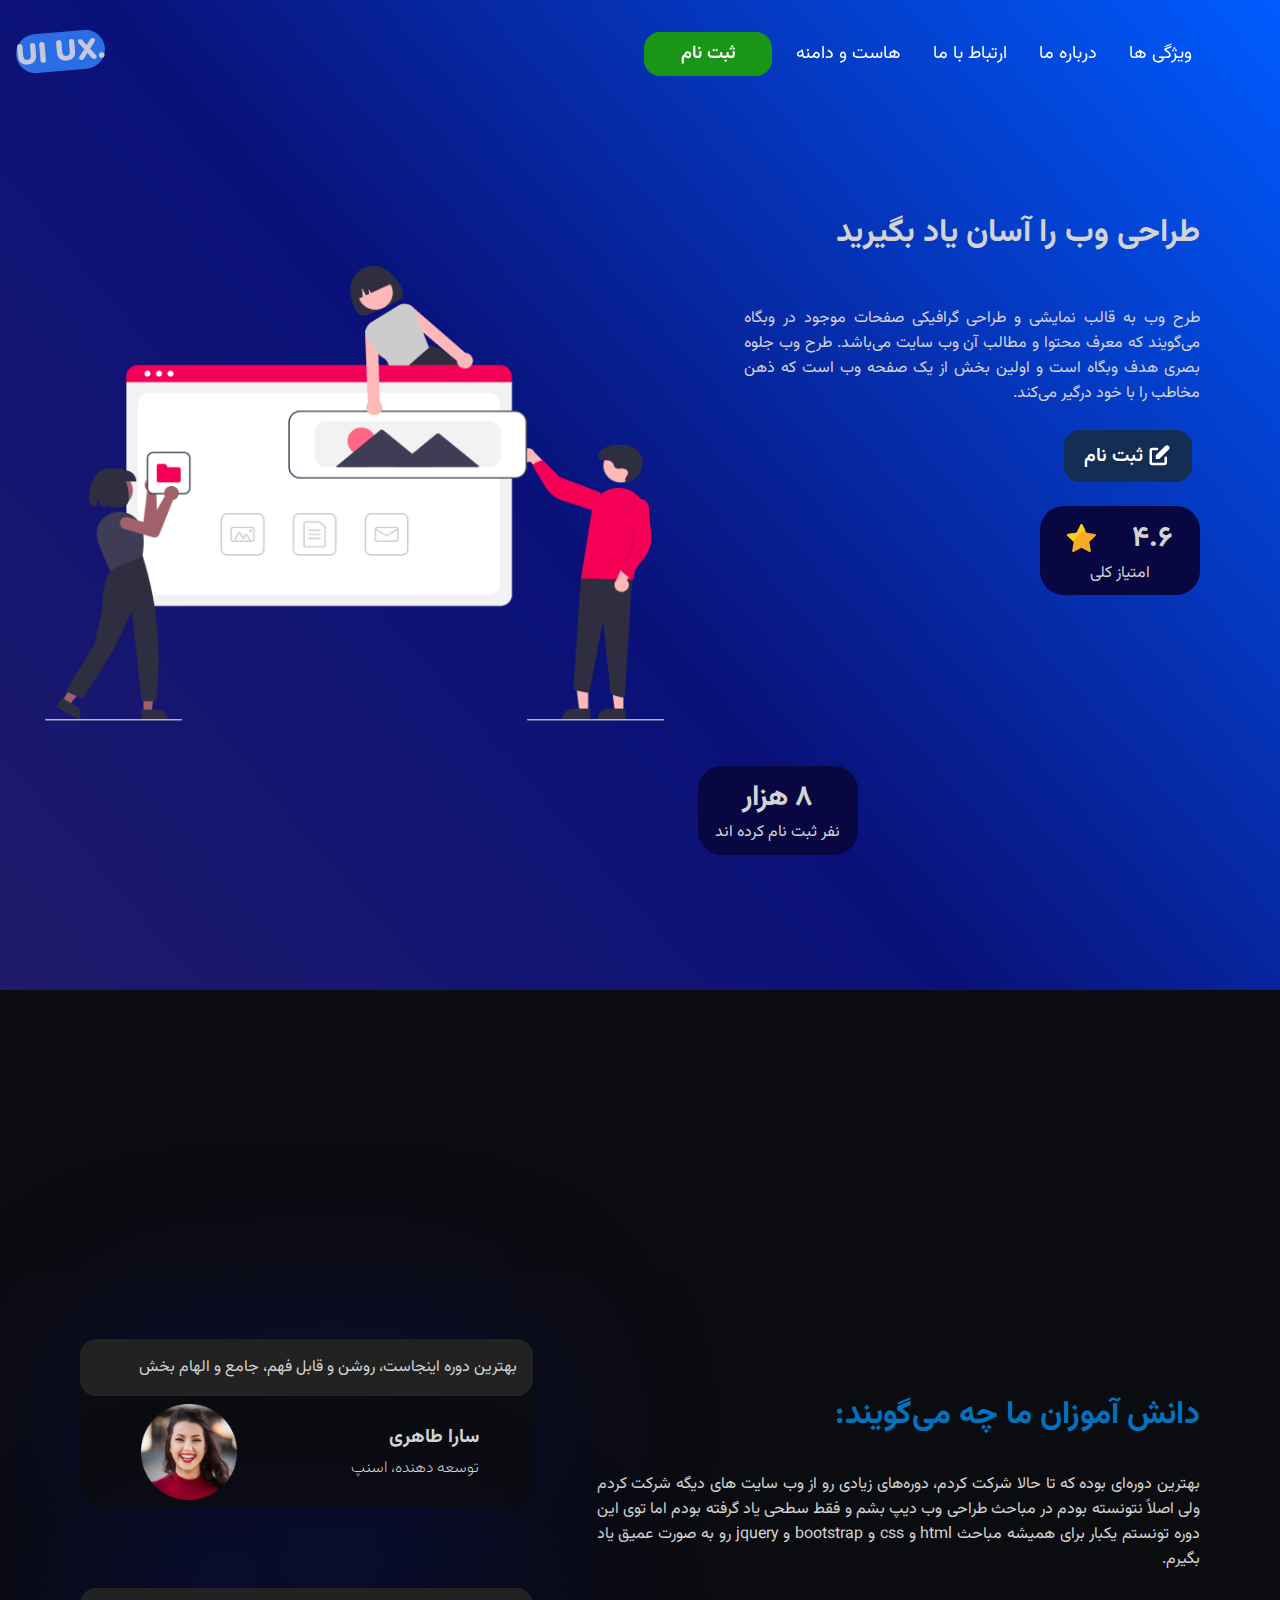
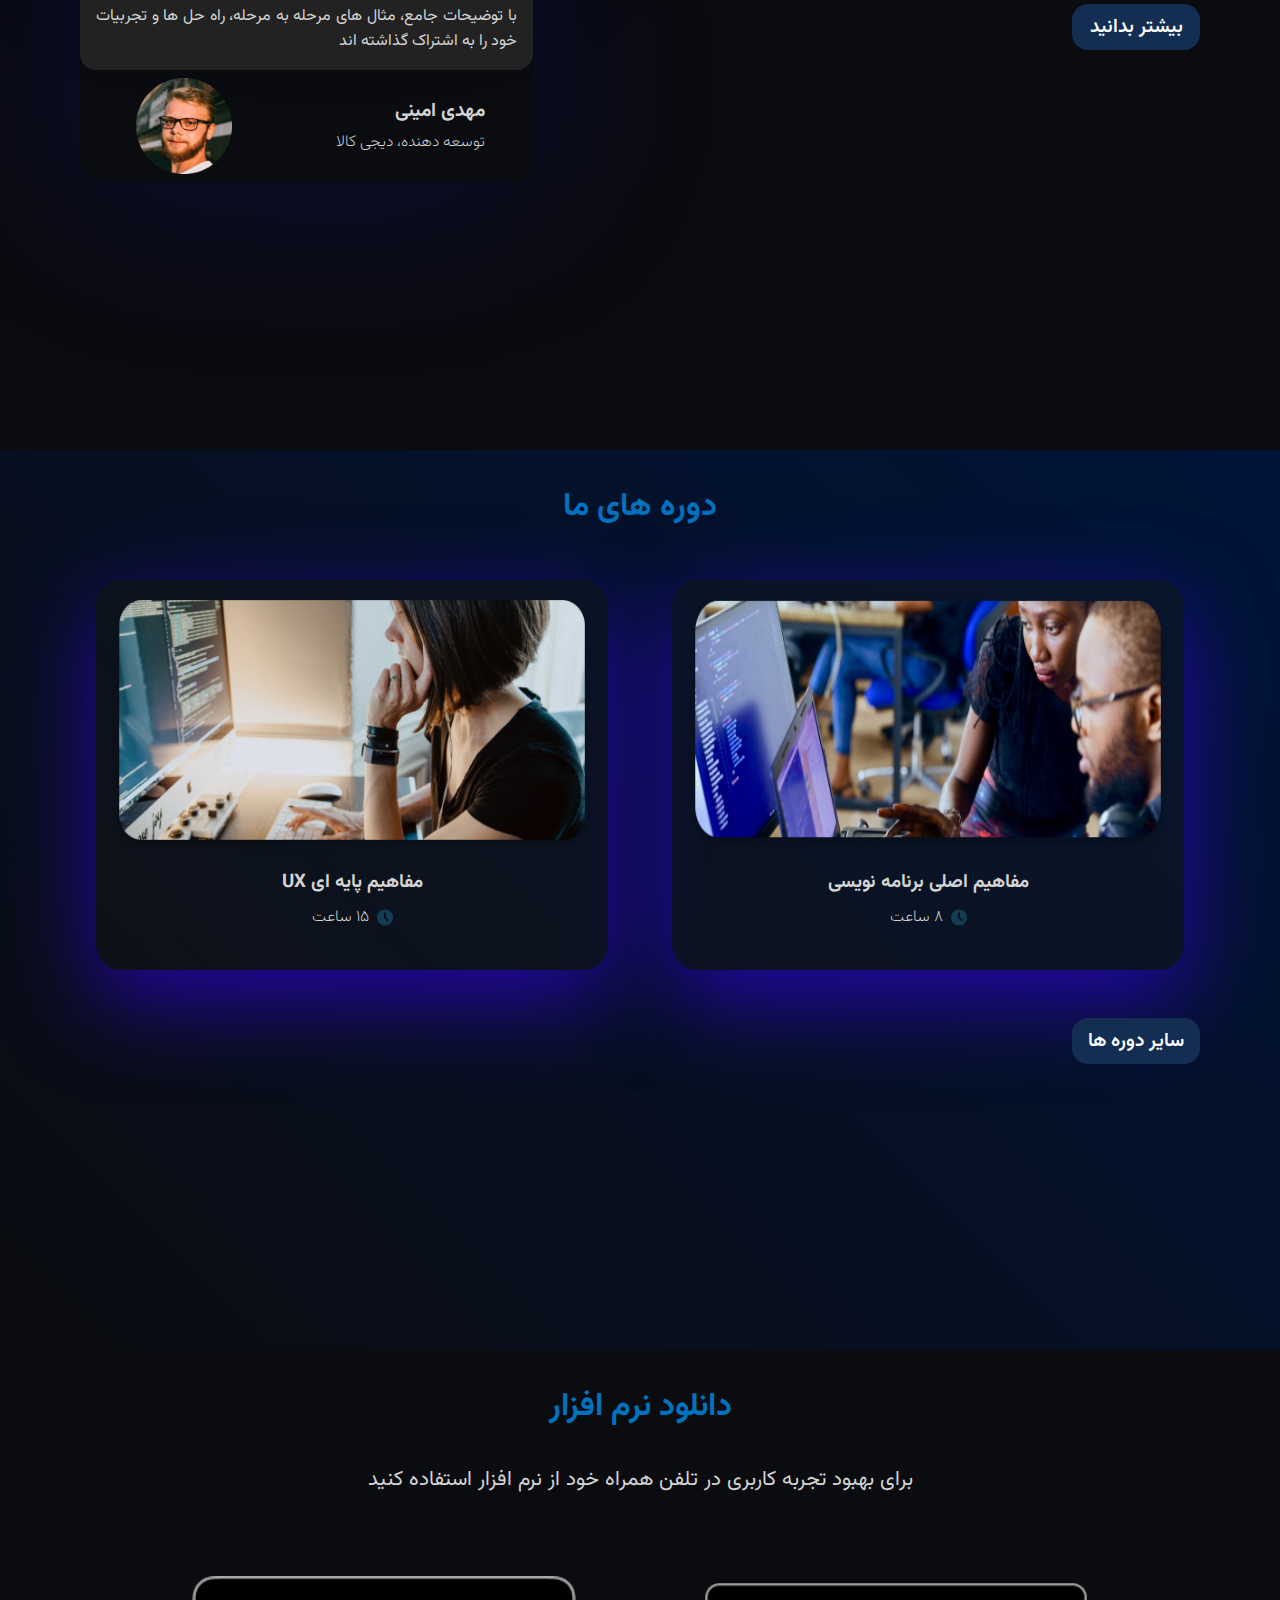
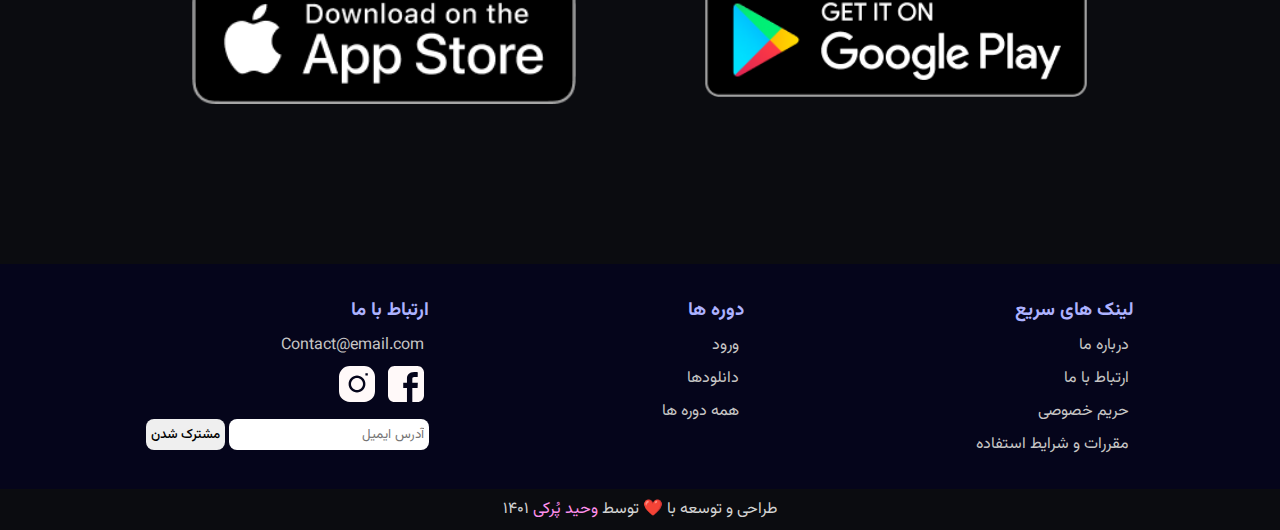
==== commit fca34a1c: "Add scrolled navbar" ====
--- a/index.html
+++ b/index.html
@@ -5,7 +5,7 @@
   <meta charset="UTF-8" />
   <meta http-equiv="X-UA-Compatible" content="IE=edge" />
   <meta name="viewport" content="width=device-width, initial-scale=1.0" />
-  <title>Document</title>
+  <title>وبسایت واکنش گرا</title>
   <link rel="stylesheet" href="shared.css">
   <link rel="stylesheet" href="styles.css" />
 </head>
@@ -14,11 +14,11 @@
   <header>
     <div class="wrapper">
       <nav>
-        <!-- logo -->
-        <a class="logo" href="/index.html">
-          <p>.UI UX</p>
-        </a>
+
+        <a class="logo" href="/index.html">.UI UX</a>
+
         <!-- Mobile nav -->
+
         <a href="#" class="toggle-button">
           <svg viewBox="0 0 18 15">
             <path fill="#d3d3d3"
@@ -39,13 +39,10 @@
           </buttton>
           <ul class="mob-nav-items">
             <li class="mob-nav-item">
+              <a href="#">ویژگی ها</a>
+            </li>
+            <li class="mob-nav-item">
               <a href="#">درباره ما</a>
-            </li>
-            <li class="mob-nav-item">
-              <a href="#">خدمات</a>
-            </li>
-            <li class="mob-nav-item">
-              <a href="#">نمونه کارها</a>
             </li>
             <li class="mob-nav-item">
               <a href="#">ارتباط با ما</a>
@@ -58,30 +55,26 @@
             </li>
           </ul>
         </div>
-        <!-- Desktop menu -->
-        <div class="desktop-menu">
-          <ul class="main-menu">
-            <li>
-              <a href="#">درباره ما</a>
-            </li>
-            <li>
-              <a href="#">خدمات</a>
-            </li>
-            <li>
-              <a href="#">نمونه کارها</a>
-            </li>
-            <li>
-              <a href="#">ارتباط با ما</a>
-            </li>
-            <li>
-              <a href="./packages/plans.html">هاست و دامنه</a>
-            </li>
-            <li>
-              <a class="btn dark register-button" href="./register/index.html">ثبت نام</a>
-            </li>
-          </ul>
-        </div>
+        <!-- Desktop nav -->
+        <ul class="desktop-nav">
+          <li>
+            <a href="#">ویژگی ها</a>
+          </li>
+          <li>
+            <a href="#">درباره ما</a>
+          </li>
+          <li>
+            <a href="#">ارتباط با ما</a>
+          </li>
+          <li>
+            <a href="./packages/plans.html">هاست و دامنه</a>
+          </li>
+          <li>
+            <a class="btn dark register-button" href="./register/index.html">ثبت نام</a>
+          </li>
+        </ul>
       </nav>
+
       <div class="hero-section">
         <div class="right">
           <h1>
@@ -116,6 +109,7 @@
           <img src="/images/hero-image.png" alt="" />
         </div>
       </div>
+    </div>
   </header>
   <div class="wrapper"></div>
   <section class="testimonial-section">
--- a/shared.css
+++ b/shared.css
@@ -17,12 +17,11 @@
 }
 
 .wrapper {
-  max-width: 1048px;
   margin: 0 auto;
 }
 
 header {
-  height: 100vh;
+  height: 110vh;
   width: 100%;
   background: #1f1a6a;
   background: linear-gradient(49deg, #1f1a6a 0%, rgba(9, 17, 121, 0.994835) 45%, #005bff 100%);
@@ -32,7 +31,7 @@
   display: inline;
   position: absolute;
   left: 0.5rem;
-  margin: 1.2rem;
+  margin: 0 0 0 0.5rem;
   color: whitesmoke;
   text-decoration: none;
   font-size: 1.8rem;
@@ -41,31 +40,38 @@
   border-radius: 2rem;
   -webkit-transform: rotateZ(-5deg);
           transform: rotateZ(-5deg);
-}
-
-.logo p {
   font-family: "Nunito", sans-serif;
-  display: inline;
-}
-
-.main-menu {
-  display: -webkit-box;
-  display: -ms-flexbox;
-  display: flex;
-  -webkit-box-orient: horizontal;
-  -webkit-box-direction: normal;
-      -ms-flex-direction: row;
-          flex-direction: row;
-  -ms-flex-pack: distribute;
-      justify-content: space-around;
-  -webkit-box-align: center;
-      -ms-flex-align: center;
-          align-items: center;
-  width: 80%;
-  margin-top: 1rem;
-}
-
-.main-menu li a {
+  z-index: 300;
+  opacity: 80%;
+}
+
+.scrolled {
+  background: linear-gradient(94deg, #230032, #15014e);
+  border-radius: 0 0 0.7rem 0.7rem;
+  position: fixed;
+  z-index: 200;
+  padding: 0.5rem;
+  padding-right: 3rem;
+}
+
+nav {
+  width: 100%;
+  padding: 2rem 5rem;
+  position: fixed;
+}
+
+.desktop-nav {
+  display: -webkit-box;
+  display: -ms-flexbox;
+  display: flex;
+  -webkit-box-align: center;
+      -ms-flex-align: center;
+          align-items: center;
+  gap: 1rem;
+  margin: 0;
+}
+
+.desktop-nav li a {
   text-decoration: none;
   color: white;
   padding: 0.5rem;
@@ -73,24 +79,15 @@
   -webkit-transition: all 0.5s;
   transition: all 0.5s;
   font-size: 1.125rem;
-}
-
-.main-menu li a:hover {
+  white-space: nowrap;
+}
+
+.desktop-nav li a:hover {
   background: #002d709c;
 }
 
 ul {
   list-style-type: none;
-}
-
-.desktop-menu {
-  display: -webkit-box;
-  display: -ms-flexbox;
-  display: flex;
-  -webkit-box-orient: vertical;
-  -webkit-box-direction: normal;
-      -ms-flex-direction: column;
-          flex-direction: column;
 }
 
 .btn {
@@ -270,10 +267,10 @@
 }
 
 .hero-section .right {
-  width: 28.125rem;
+  width: 30rem;
   -ms-flex-item-align: start;
       align-self: flex-start;
-  margin-top: 5rem;
+  margin: 13rem 3rem;
 }
 
 .hero-section .right .paragraph {
@@ -287,7 +284,7 @@
 }
 
 .hero-section .left {
-  margin: 1rem 2rem 2rem 0rem;
+  margin: 13rem 2rem 2rem 0rem;
 }
 
 .hero-section .left img {
@@ -307,7 +304,7 @@
 
 .achievement-card {
   position: absolute;
-  width: 15%;
+  width: 10rem;
 }
 
 .achievement-card .content {
@@ -362,10 +359,11 @@
 
 .achievement-card .content p {
   text-align: center;
+  white-space: nowrap;
 }
 
 .students-enrolled {
-  right: 27%;
+  right: 33%;
   bottom: 5%;
 }
 
@@ -616,8 +614,14 @@
 }
 
 @media (max-width: 48rem) {
-  .desktop-menu {
+  nav {
+    padding: 1.5rem 1rem;
+  }
+  .desktop-nav {
     display: none;
+  }
+  .scrolled {
+    padding: 0.7rem 0.5rem;
   }
   .toggle-button {
     display: -webkit-box;
@@ -627,17 +631,18 @@
     border: none;
     width: 2rem;
     margin-right: 2rem;
-    padding-top: 2rem;
   }
   .logo {
-    margin: 2rem;
+    font-size: 1.5rem;
   }
   .hero-section {
-    height: 150%;
     -webkit-box-orient: vertical;
     -webkit-box-direction: reverse;
         -ms-flex-direction: column-reverse;
             flex-direction: column-reverse;
+    -webkit-box-pack: center;
+        -ms-flex-pack: center;
+            justify-content: center;
   }
   .hero-section .left img {
     margin: 0;
@@ -648,9 +653,10 @@
         align-self: center;
     width: auto;
     margin-top: 0;
+    margin: 0;
   }
   header {
-    height: 150vh;
+    height: 125vh;
   }
   .achievement-cards {
     display: -webkit-box;
@@ -659,11 +665,11 @@
   }
   .achievement-card {
     position: absolute;
-    width: 25%;
+    width: 9rem;
   }
   .students-enrolled {
     right: 50%;
-    bottom: -35%;
+    bottom: -20%;
   }
   .testimonial-section {
     gap: 3rem;
@@ -736,7 +742,13 @@
 }
 
 @media (max-width: 30rem) {
-  .desktop-menu {
+  nav {
+    padding: 1rem 0;
+  }
+  .scrolled {
+    padding: 0.3rem 0;
+  }
+  .desktop-nav {
     display: none;
   }
   .toggle-button {
@@ -744,6 +756,10 @@
     cursor: pointer;
     border: none;
     width: 2rem;
+  }
+  .logo {
+    font-size: 1.3rem;
+    margin-top: 0.2rem;
   }
   .hero-section h1 {
     font-size: 1.6rem;
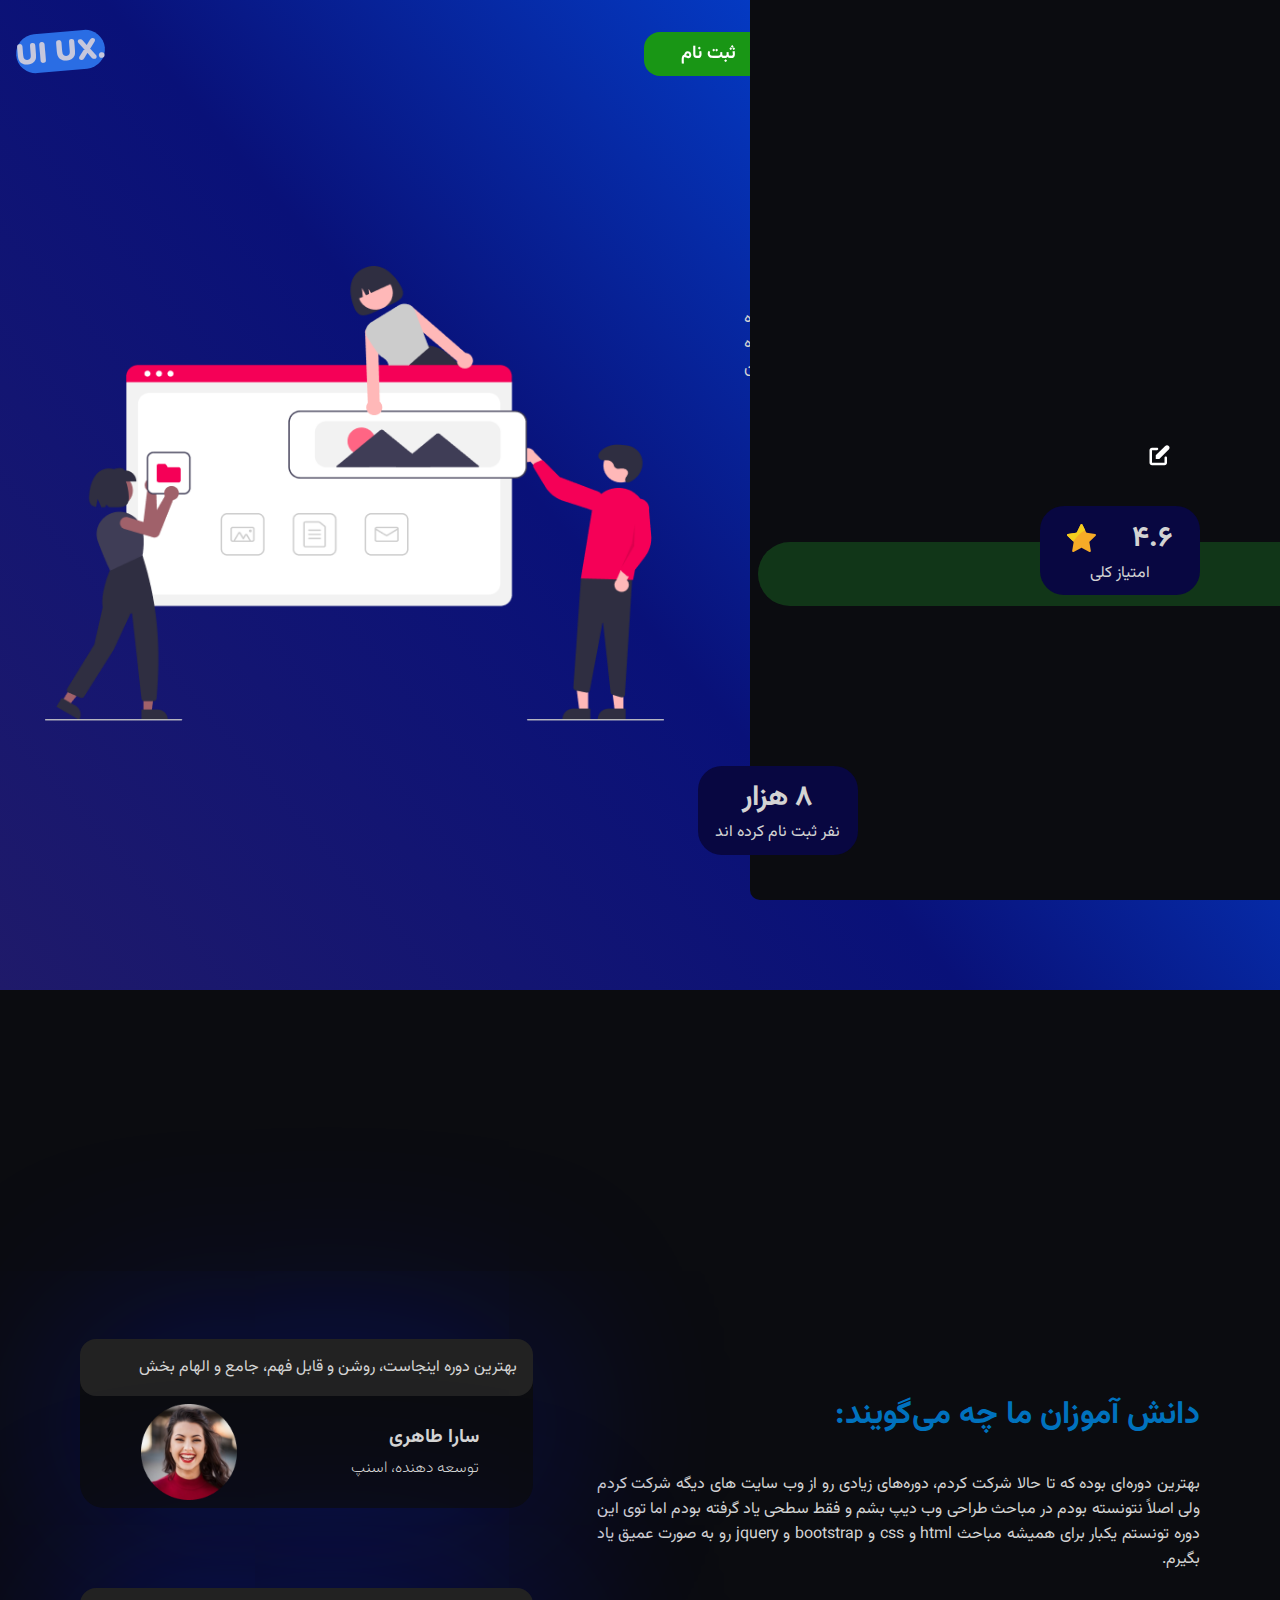
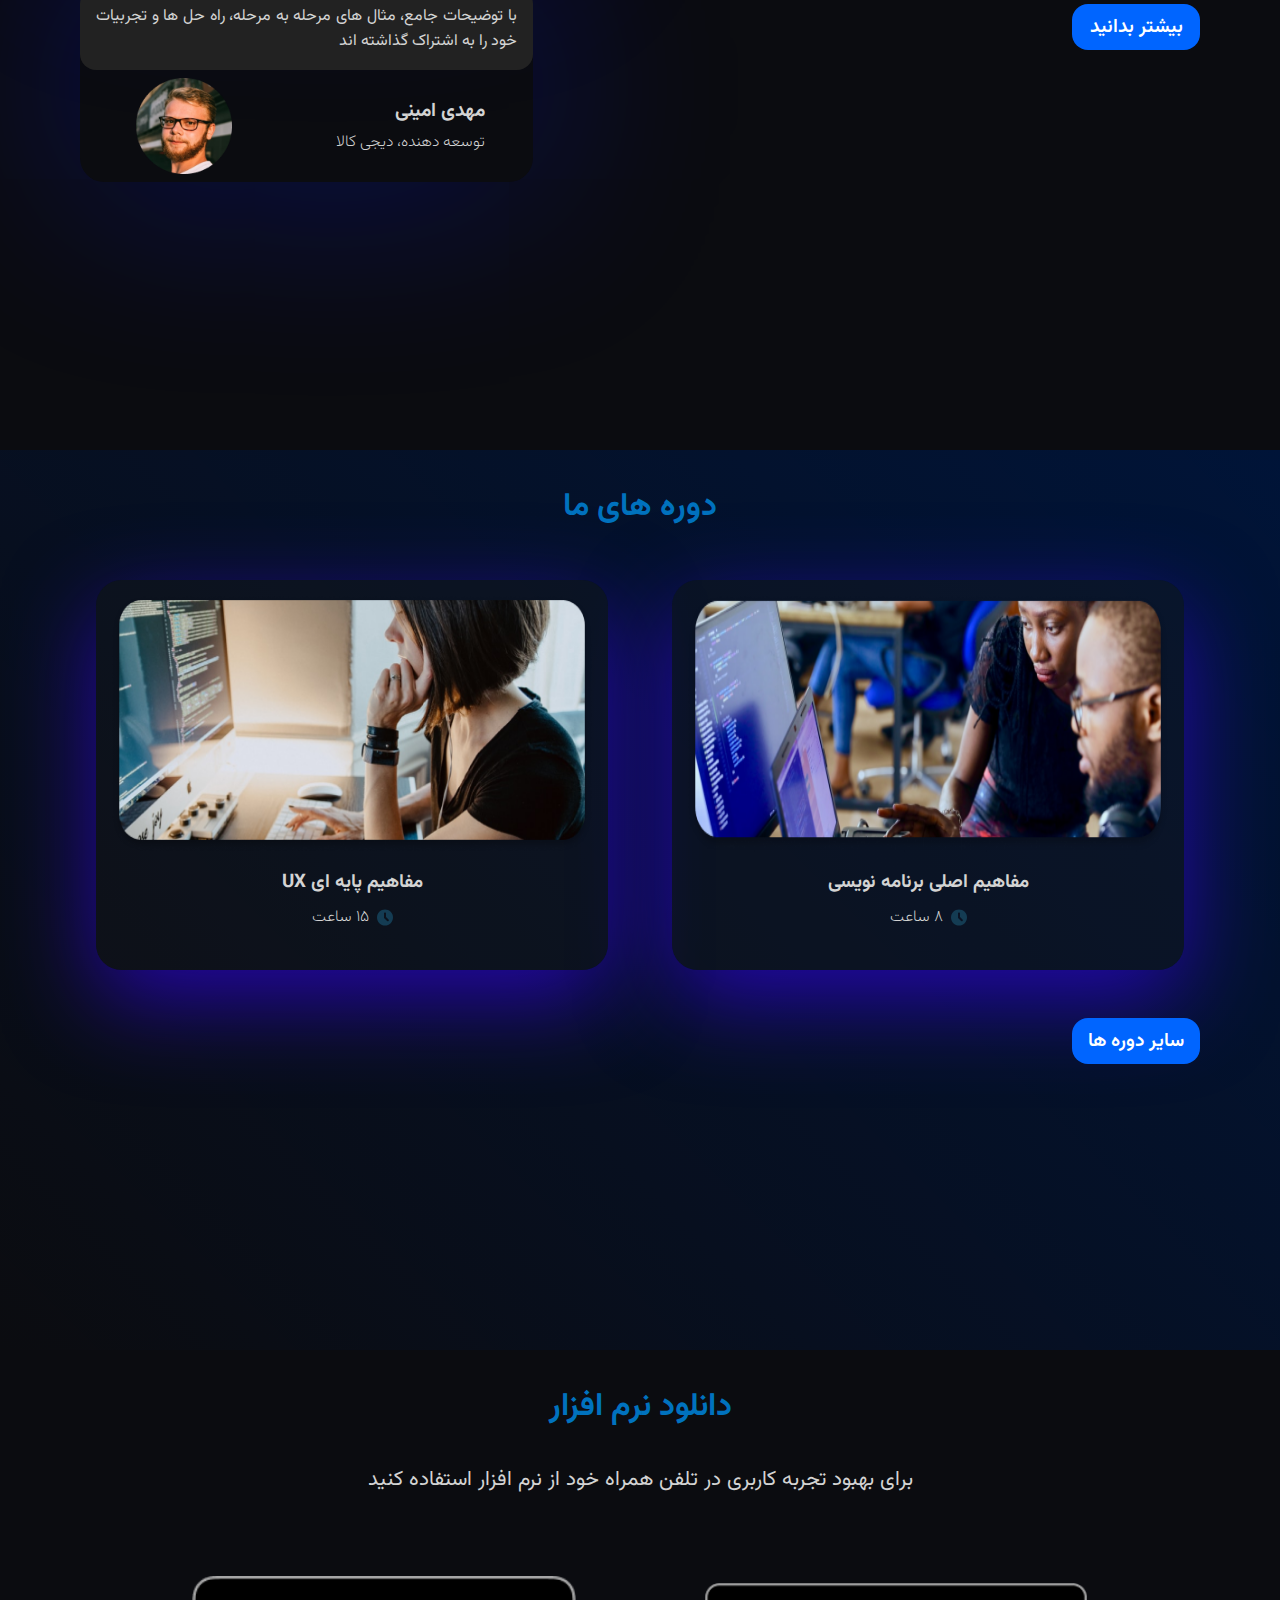
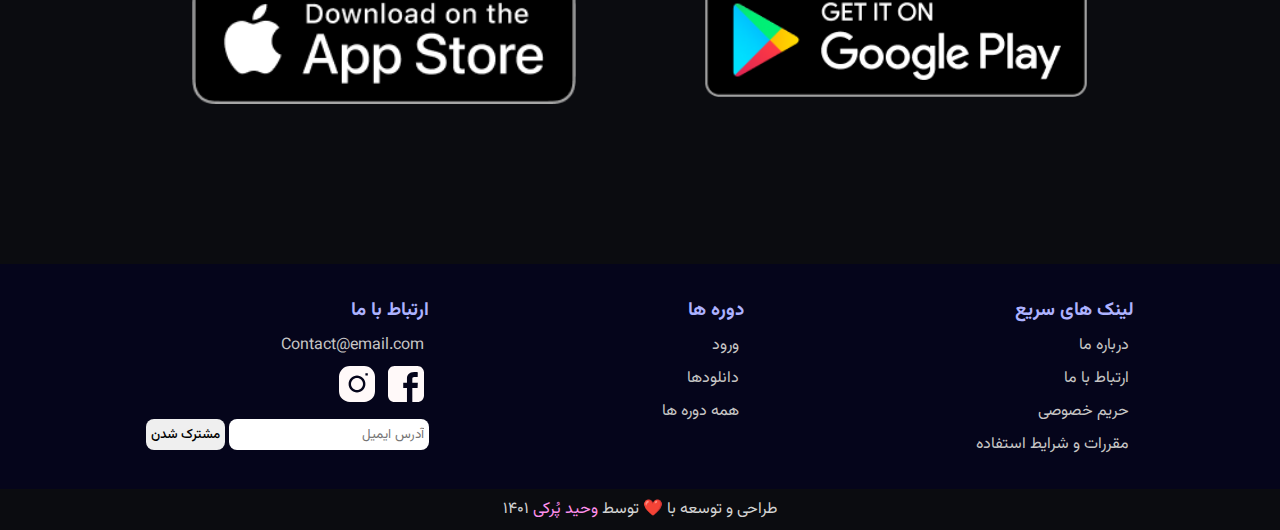
==== commit 3d89a9db: "Add mobile nav animation" ====
--- a/index.html
+++ b/index.html
@@ -31,12 +31,11 @@
         </a>
 
         <div class="mobile-nav">
-          <buttton class="close-button">
-            <svg xmlns="http://www.w3.org/2000/svg" class="h-6 w-6" fill="none" viewBox="0 0 24 24"
-              stroke="currentColor">
-              <path stroke-linecap="round" stroke-linejoin="round" stroke-width="2" d="M6 18L18 6M6 6l12 12" />
+          <div class="close-button">
+            <svg xmlns="http://www.w3.org/2000/svg" viewBox="0 0 20 20" stroke="currentColor">
+              <path stroke-linecap="round" stroke-linejoin="round" stroke-width="4" d="M6 18L18 6M6 6l12 12" />
             </svg>
-          </buttton>
+          </div>
           <ul class="mob-nav-items">
             <li class="mob-nav-item">
               <a href="#">ویژگی ها</a>
--- a/shared.css
+++ b/shared.css
@@ -41,7 +41,7 @@
   -webkit-transform: rotateZ(-5deg);
           transform: rotateZ(-5deg);
   font-family: "Nunito", sans-serif;
-  z-index: 300;
+  z-index: 201;
   opacity: 80%;
 }
 
@@ -139,7 +139,7 @@
 }
 
 .light {
-  background-color: #142d53;
+  background-color: #0065ff;
 }
 
 .light:hover,
@@ -167,7 +167,6 @@
   padding: 0.5rem;
 }
 
-.mobile-nav,
 .toggle-button {
   display: none;
 }
@@ -191,19 +190,10 @@
           transform: translateY(0);
 }
 
-.mobile-nav .close-button {
-  cursor: pointer;
-  text-align: left;
-}
-
-.close-button svg {
-  width: 2rem;
-}
-
 .mobile-nav {
   position: fixed;
   background: #0b0c10;
-  z-index: 101;
+  z-index: 300;
   border-radius: 0px 0px 10px 10px;
   top: 0;
   left: 0;
@@ -212,6 +202,29 @@
   text-align: center;
   font-weight: 500;
   font-size: x-large;
+  -webkit-transition: 0.4s ease;
+  transition: 0.4s ease;
+  -webkit-transform: translateX(750px);
+          transform: translateX(750px);
+}
+
+.slide {
+  -webkit-transform: translateX(0);
+          transform: translateX(0);
+}
+
+.close-button {
+  cursor: pointer;
+  position: fixed;
+  top: 0.5rem;
+  margin-top: 0.4rem;
+  right: 3rem;
+  -webkit-transition: all 0.5s ease;
+  transition: all 0.5s ease;
+}
+
+.close-button svg {
+  width: 2.5rem;
 }
 
 .mob-nav-items {
@@ -219,7 +232,7 @@
   height: 100%; */
   list-style: none;
   padding: 0;
-  margin: 10% auto;
+  margin: 20% auto;
   text-decoration: none;
 }
 
@@ -403,8 +416,8 @@
 }
 
 .testimonial-card {
-  -webkit-box-shadow: rgba(0, 26, 255, 0.192) 0px 1px 200px 4px;
-          box-shadow: rgba(0, 26, 255, 0.192) 0px 1px 200px 4px;
+  -webkit-box-shadow: rgba(0, 26, 255, 0.308) 0px 1px 200px 4px;
+          box-shadow: rgba(0, 26, 255, 0.308) 0px 1px 200px 4px;
   margin-top: 5rem;
   border-radius: 1.5rem;
 }
@@ -656,7 +669,7 @@
     margin: 0;
   }
   header {
-    height: 125vh;
+    height: 132vh;
   }
   .achievement-cards {
     display: -webkit-box;
@@ -765,14 +778,14 @@
     font-size: 1.6rem;
   }
   .achievement-card {
-    width: 45%;
+    width: 10rem;
   }
   .students-enrolled {
     right: 50%;
-    bottom: -30%;
+    bottom: -35%;
   }
   header {
-    height: 133vh;
+    height: 140vh;
   }
   .testimonial-section {
     -webkit-box-orient: vertical;
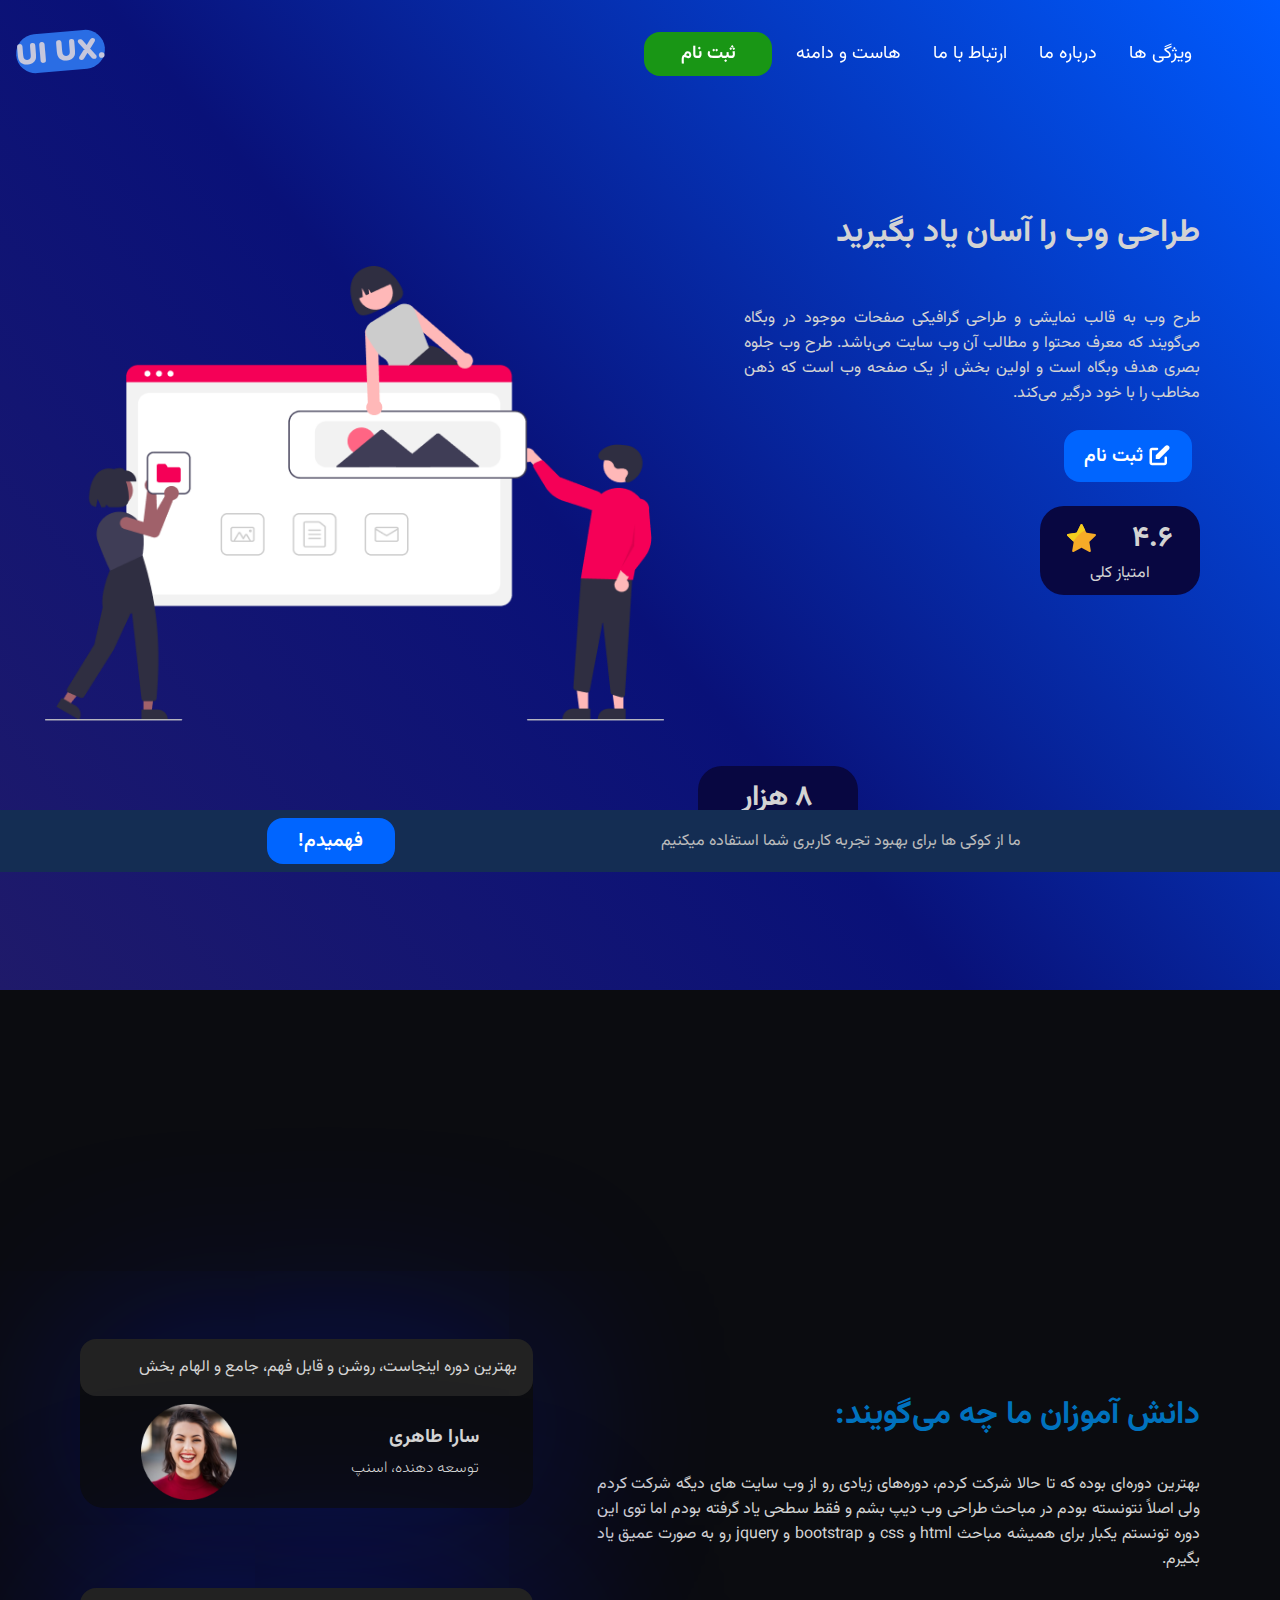
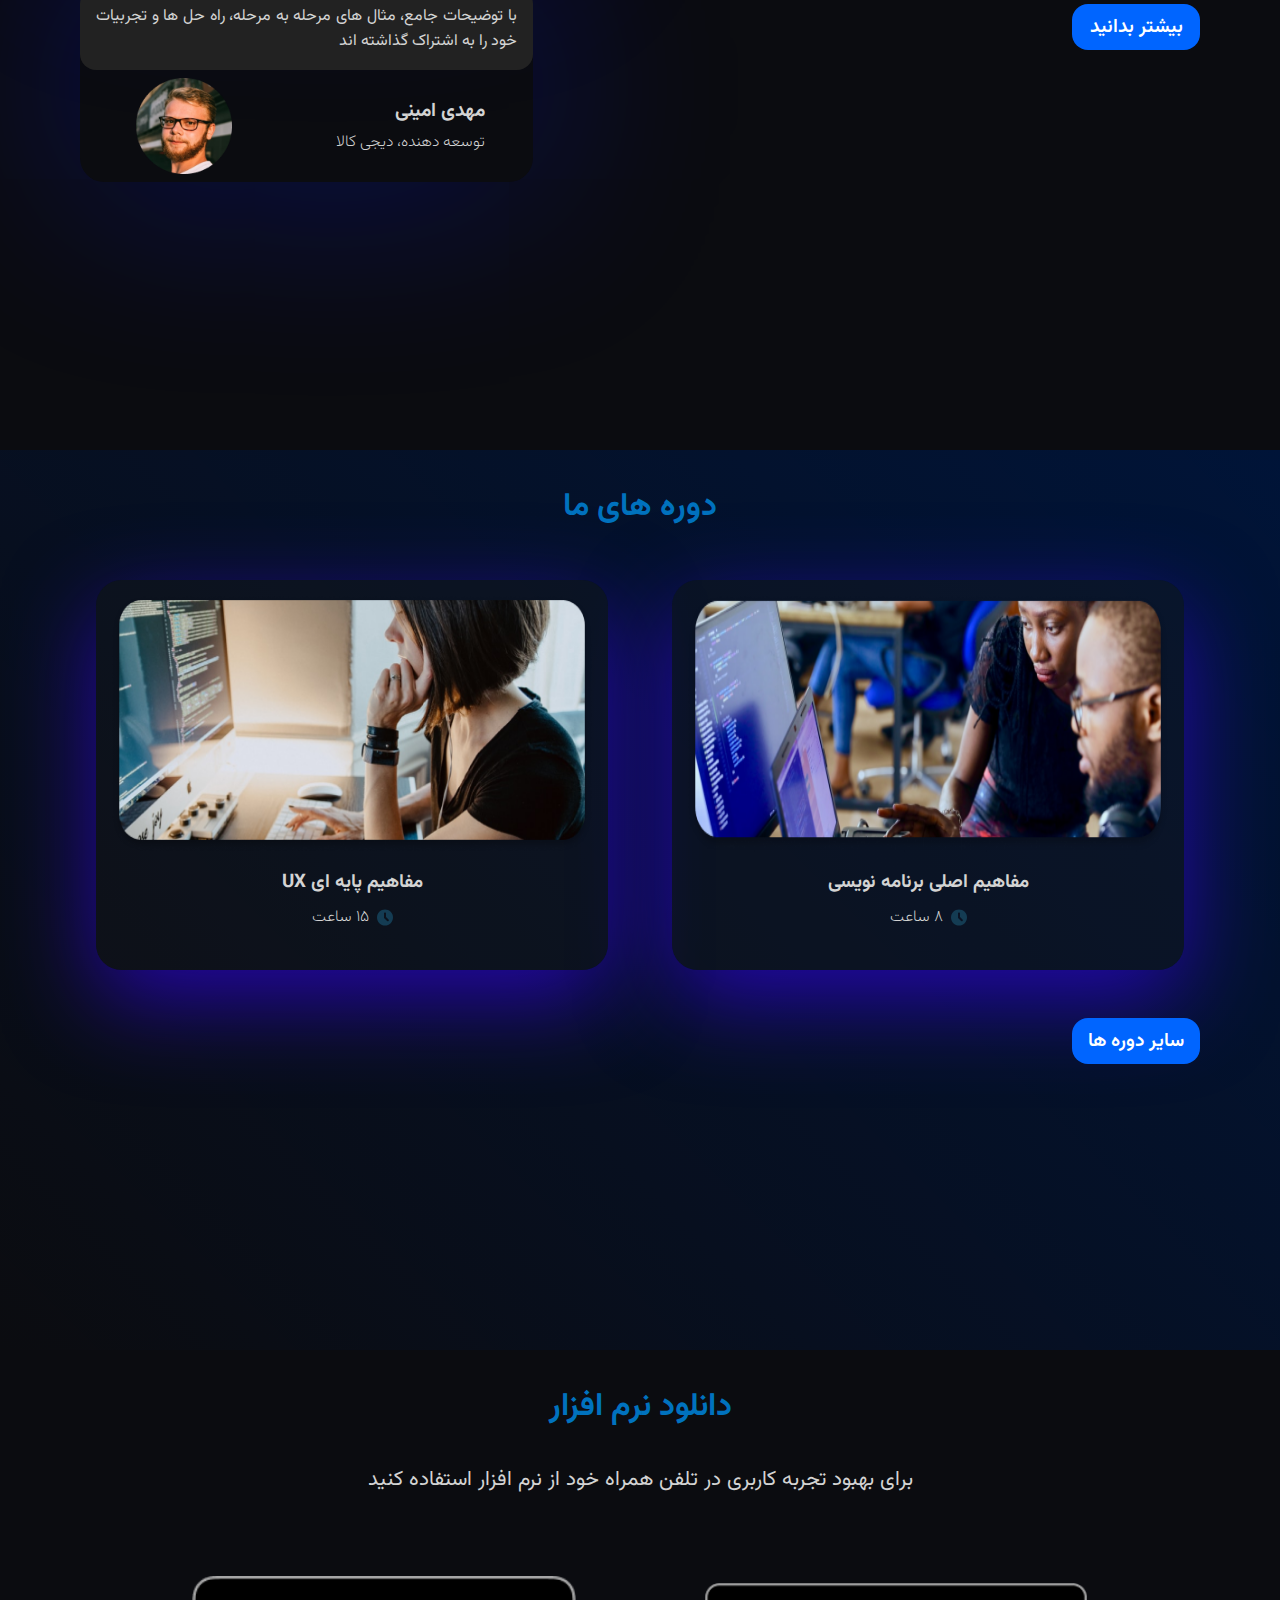
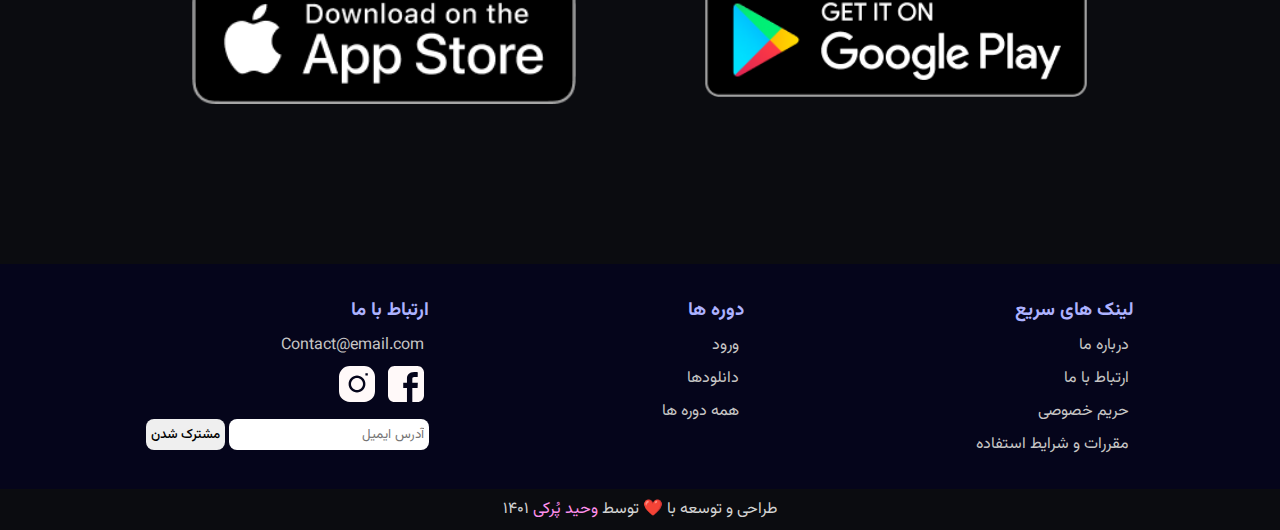
==== commit 73cac1a1: "Add cookie message" ====
--- a/index.html
+++ b/index.html
@@ -11,7 +11,7 @@
 </head>
 
 <body>
-  <header>
+  <header class="header">
     <div class="wrapper">
       <nav>
 
--- a/shared.css
+++ b/shared.css
@@ -2,18 +2,15 @@
 @import url("https://fonts.googleapis.com/css2?family=Nunito:wght@400;500;600;700;900&display=swap");
 * {
   font-family: "Vazirmatn", sans-serif;
-  -webkit-transition: all 0.2s;
   transition: all 0.2s;
-  -webkit-box-sizing: border-box;
-          box-sizing: border-box;
+  box-sizing: border-box;
   margin: 0;
 }
 
 body {
   background: #0b0c10;
   color: lightgray;
-  -webkit-box-sizing: border-box;
-          box-sizing: border-box;
+  box-sizing: border-box;
 }
 
 .wrapper {
@@ -23,8 +20,8 @@
 header {
   height: 110vh;
   width: 100%;
-  background: #1f1a6a;
-  background: linear-gradient(49deg, #1f1a6a 0%, rgba(9, 17, 121, 0.994835) 45%, #005bff 100%);
+  background: rgb(31, 26, 106);
+  background: linear-gradient(49deg, rgb(31, 26, 106) 0%, rgba(9, 17, 121, 0.9948354342) 45%, rgb(0, 91, 255) 100%);
 }
 
 .logo {
@@ -38,15 +35,14 @@
   font-weight: 900;
   background: #3385ff;
   border-radius: 2rem;
-  -webkit-transform: rotateZ(-5deg);
-          transform: rotateZ(-5deg);
+  transform: rotateZ(-5deg);
   font-family: "Nunito", sans-serif;
   z-index: 201;
   opacity: 80%;
 }
 
 .scrolled {
-  background: linear-gradient(94deg, #230032, #15014e);
+  background: linear-gradient(94deg, rgb(35, 0, 50), rgb(21, 1, 78));
   border-radius: 0 0 0.7rem 0.7rem;
   position: fixed;
   z-index: 200;
@@ -61,29 +57,22 @@
 }
 
 .desktop-nav {
-  display: -webkit-box;
-  display: -ms-flexbox;
-  display: flex;
-  -webkit-box-align: center;
-      -ms-flex-align: center;
-          align-items: center;
+  display: flex;
+  align-items: center;
   gap: 1rem;
   margin: 0;
 }
-
 .desktop-nav li a {
   text-decoration: none;
   color: white;
   padding: 0.5rem;
   border-radius: 1rem;
-  -webkit-transition: all 0.5s;
   transition: all 0.5s;
   font-size: 1.125rem;
   white-space: nowrap;
 }
-
 .desktop-nav li a:hover {
-  background: #002d709c;
+  background: rgba(0, 45, 112, 0.6117647059);
 }
 
 ul {
@@ -91,24 +80,16 @@
 }
 
 .btn {
-  -webkit-box-align: center;
-      -ms-flex-align: center;
-          align-items: center;
+  align-items: center;
   color: #fff;
   cursor: pointer;
-  display: -webkit-inline-box;
-  display: -ms-inline-flexbox;
   display: inline-flex;
-  fill: #000;
   font-family: vazirmatn, sans-serif;
   font-size: 1.2rem;
   font-weight: 600;
   border-radius: 1rem;
-  -webkit-box-pack: center;
-      -ms-flex-pack: center;
-          justify-content: center;
+  justify-content: center;
   min-width: 8rem;
-  outline: 0;
   padding: 0.5rem;
   text-align: center;
   text-decoration: none;
@@ -116,14 +97,11 @@
    -ms-user-select: none;
        user-select: none;
   -webkit-user-select: none;
-  -ms-touch-action: manipulation;
-      touch-action: manipulation;
-}
-
+  touch-action: manipulation;
+}
 .btn:focus {
   color: #171e29;
 }
-
 .btn:hover,
 .btn :active {
   background-color: #3385ff;
@@ -132,7 +110,6 @@
 .dark {
   background-color: #199615;
 }
-
 .dark:hover,
 .dark :active {
   background-color: #ffffff;
@@ -141,7 +118,6 @@
 .light {
   background-color: #0065ff;
 }
-
 .light:hover,
 .light :active {
   background-color: #17327a;
@@ -150,17 +126,10 @@
 .enroll-icon::before {
   content: url("./images/enroll-icon.svg");
   padding-left: 0.3rem;
-  display: -webkit-box;
-  display: -ms-flexbox;
-  display: flex;
-  -webkit-box-pack: center;
-      -ms-flex-pack: center;
-          justify-content: center;
-  -webkit-box-align: center;
-      -ms-flex-align: center;
-          align-items: center;
-  -webkit-transform: translateY(0.25rem);
-          transform: translateY(0.25rem);
+  display: flex;
+  justify-content: center;
+  align-items: center;
+  transform: translateY(0.25rem);
 }
 
 .enroll-icon {
@@ -186,8 +155,7 @@
 .open {
   display: block !important;
   opacity: 1;
-  -webkit-transform: translateY(0);
-          transform: translateY(0);
+  transform: translateY(0);
 }
 
 .mobile-nav {
@@ -202,15 +170,12 @@
   text-align: center;
   font-weight: 500;
   font-size: x-large;
-  -webkit-transition: 0.4s ease;
   transition: 0.4s ease;
-  -webkit-transform: translateX(750px);
-          transform: translateX(750px);
+  transform: translateX(1400px);
 }
 
 .slide {
-  -webkit-transform: translateX(0);
-          transform: translateX(0);
+  transform: translateX(0);
 }
 
 .close-button {
@@ -219,10 +184,8 @@
   top: 0.5rem;
   margin-top: 0.4rem;
   right: 3rem;
-  -webkit-transition: all 0.5s ease;
   transition: all 0.5s ease;
 }
-
 .close-button svg {
   width: 2.5rem;
 }
@@ -240,13 +203,11 @@
   padding: 0.8rem;
   margin: 0.5rem;
 }
-
 .mob-nav-item a {
   text-decoration: none;
-  color: #e2e2e2;
+  color: rgb(226, 226, 226);
   font-weight: 300;
 }
-
 .mob-nav-item:hover {
   background: rgba(29, 101, 255, 0.103);
   border-radius: 100px 0px 0px 100px;
@@ -256,120 +217,79 @@
   background: rgba(35, 163, 46, 0.281);
   border-radius: 100px 0px 0px 100px;
 }
-
 .register-botton a {
-  color: #d2d2f0;
+  color: rgb(210, 210, 240);
   font-weight: 600;
 }
-
 .register-botton:hover {
-  background: #26c2486b;
+  background: rgba(38, 194, 72, 0.4196078431);
   border-radius: 100px 0px 0px 100px;
   cursor: pointer;
 }
 
 .hero-section {
   height: 90vh;
-  display: -webkit-box;
-  display: -ms-flexbox;
   display: flex;
   margin: 0rem 2rem 0 2rem;
-  -webkit-box-align: center;
-      -ms-flex-align: center;
-          align-items: center;
-}
-
+  align-items: center;
+}
 .hero-section .right {
   width: 30rem;
-  -ms-flex-item-align: start;
-      align-self: flex-start;
+  align-self: flex-start;
   margin: 13rem 3rem;
 }
-
 .hero-section .right .paragraph {
   margin-top: 3rem;
   text-justify: inter-word;
   text-align: justify;
 }
-
 .hero-section .right .btn {
   margin: 1.5rem 0.5rem 1.5rem;
 }
-
 .hero-section .left {
   margin: 13rem 2rem 2rem 0rem;
 }
-
 .hero-section .left img {
   display: block;
   width: 98%;
 }
 
 .achievement-cards {
-  display: -webkit-box;
-  display: -ms-flexbox;
-  display: flex;
-  -webkit-box-orient: vertical;
-  -webkit-box-direction: normal;
-      -ms-flex-direction: column;
-          flex-direction: column;
+  display: flex;
+  flex-direction: column;
 }
 
 .achievement-card {
   position: absolute;
   width: 10rem;
 }
-
 .achievement-card .content {
   background: #080741;
   border-radius: 1.5rem;
   padding: 0.6rem;
 }
-
 .achievement-card .content h3 {
-  display: -webkit-box;
-  display: -ms-flexbox;
   display: flex;
   font-size: 1.8rem;
-  -webkit-box-orient: vertical;
-  -webkit-box-direction: normal;
-      -ms-flex-direction: column;
-          flex-direction: column;
-}
-
+  flex-direction: column;
+}
 .achievement-card .content .enroll-div {
-  display: -webkit-box;
-  display: -ms-flexbox;
-  display: flex;
-  -webkit-box-orient: vertical;
-  -webkit-box-direction: normal;
-      -ms-flex-direction: column;
-          flex-direction: column;
-  -webkit-box-align: center;
-      -ms-flex-align: center;
-          align-items: center;
-}
-
+  display: flex;
+  flex-direction: column;
+  align-items: center;
+}
 .achievement-card .content .overal-div {
-  display: -webkit-box;
-  display: -ms-flexbox;
-  display: flex;
-  -webkit-box-align: center;
-      -ms-flex-align: center;
-          align-items: center;
-  -ms-flex-pack: distribute;
-      justify-content: space-around;
-}
-
+  display: flex;
+  align-items: center;
+  justify-content: space-around;
+}
 .achievement-card .content h3,
 .achievement-card .content img {
   display: inline;
 }
-
 .achievement-card .content img {
   height: 1.8rem;
 }
-
 .achievement-card .content p {
   text-align: center;
   white-space: nowrap;
@@ -387,68 +307,49 @@
 }
 
 .testimonial-section {
-  display: -webkit-box;
-  display: -ms-flexbox;
   display: flex;
   text-align: justify;
-  -webkit-box-align: center;
-      -ms-flex-align: center;
-          align-items: center;
+  align-items: center;
   height: 100vh;
   gap: 4rem;
   margin: 5rem 5rem 5rem 5rem;
 }
-
 .testimonial-section .right {
   width: 60%;
 }
-
 .testimonial-section .right p {
   margin-top: 2rem;
 }
-
 .testimonial-section .right a {
   margin-top: 2rem;
 }
-
 .testimonial-section .left {
   width: 45%;
 }
 
 .testimonial-card {
-  -webkit-box-shadow: rgba(0, 26, 255, 0.308) 0px 1px 200px 4px;
-          box-shadow: rgba(0, 26, 255, 0.308) 0px 1px 200px 4px;
+  box-shadow: rgba(0, 26, 255, 0.308) 0px 1px 200px 4px;
   margin-top: 5rem;
   border-radius: 1.5rem;
 }
-
 .testimonial-card .content {
   background-color: #222222;
   padding: 1rem;
   border-radius: 1rem;
 }
-
 .testimonial-card .info {
-  display: -webkit-box;
-  display: -ms-flexbox;
-  display: flex;
-  -webkit-box-align: center;
-      -ms-flex-align: center;
-          align-items: center;
-  -ms-flex-pack: distribute;
-      justify-content: space-around;
-}
-
+  display: flex;
+  align-items: center;
+  justify-content: space-around;
+}
 .testimonial-card .info h4 {
   font-size: 1.2rem;
   margin-bottom: 0.3rem;
 }
-
 .testimonial-card .info img {
   height: 7rem;
   padding: 0.5rem;
 }
-
 .testimonial-card .info p {
   font-weight: 200;
 }
@@ -456,79 +357,49 @@
 .courses {
   height: 100vh;
   background: rgba(4, 2, 34, 0.288);
-  background: linear-gradient(45deg, rgba(4, 2, 34, 0) 0%, #001438 100%);
-}
-
+  background: linear-gradient(45deg, rgba(4, 2, 34, 0) 0%, rgb(0, 20, 56) 100%);
+}
 .courses h2 {
   text-align: center;
   padding-top: 2rem;
 }
-
 .courses .course-cards {
-  display: -webkit-box;
-  display: -ms-flexbox;
-  display: flex;
-  -webkit-box-align: center;
-      -ms-flex-align: center;
-          align-items: center;
-  -webkit-box-pack: center;
-      -ms-flex-pack: center;
-          justify-content: center;
+  display: flex;
+  align-items: center;
+  justify-content: center;
   margin-top: 1rem;
 }
-
 .courses a {
   margin: 1rem 5rem;
 }
 
 .course-card {
-  display: -webkit-box;
-  display: -ms-flexbox;
-  display: flex;
-  -webkit-box-orient: vertical;
-  -webkit-box-direction: normal;
-      -ms-flex-direction: column;
-          flex-direction: column;
-  -webkit-box-pack: center;
-      -ms-flex-pack: center;
-          justify-content: center;
+  display: flex;
+  flex-direction: column;
+  justify-content: center;
   background-color: rgba(26, 26, 26, 0.315);
   border-radius: 1.6rem;
-  -webkit-box-shadow: rgba(55, 0, 255, 0.603) 0px 30px 90px;
-          box-shadow: rgba(55, 0, 255, 0.603) 0px 30px 90px;
+  box-shadow: rgba(55, 0, 255, 0.603) 0px 30px 90px;
   padding: 1rem;
   width: 40%;
   min-height: 20rem;
   margin: 2rem;
 }
-
 .course-card > img {
   min-height: 16rem;
   min-width: 2rem;
 }
-
 .course-card .info {
-  display: -webkit-box;
-  display: -ms-flexbox;
-  display: flex;
-  -webkit-box-orient: vertical;
-  -webkit-box-direction: normal;
-      -ms-flex-direction: column;
-          flex-direction: column;
-  -webkit-box-align: center;
-      -ms-flex-align: center;
-          align-items: center;
+  display: flex;
+  flex-direction: column;
+  align-items: center;
   padding: 1rem;
 }
-
 .course-card .info .duration {
-  display: -webkit-box;
-  display: -ms-flexbox;
   display: flex;
   margin: 0.5rem;
   font-weight: 200;
 }
-
 .course-card .info .duration img {
   margin-left: 0.5rem;
 }
@@ -537,25 +408,16 @@
   text-align: center;
   margin: 2rem;
 }
-
 .app-section p {
   margin: 1rem;
   text-align: center;
   font-size: 1.3rem;
 }
-
 .app-section div {
-  display: -webkit-box;
-  display: -ms-flexbox;
-  display: flex;
-  -webkit-box-align: center;
-      -ms-flex-align: center;
-          align-items: center;
-  -webkit-box-pack: center;
-      -ms-flex-pack: center;
-          justify-content: center;
-}
-
+  display: flex;
+  align-items: center;
+  justify-content: center;
+}
 .app-section div img {
   width: 30%;
   margin: 5%;
@@ -563,13 +425,10 @@
 }
 
 .links-container {
-  background-color: #05051b;
-  display: -webkit-box;
-  display: -ms-flexbox;
-  display: flex;
-  -ms-flex-pack: distribute;
-      justify-content: space-around;
-  color: #d3d0d0;
+  background-color: rgb(5, 5, 27);
+  display: flex;
+  justify-content: space-around;
+  color: rgb(211, 208, 208);
   padding: 2rem;
 }
 
@@ -578,48 +437,41 @@
   color: #c7c5c5;
   padding: 0.3rem;
 }
-
 .links a:hover {
-  color: #797676;
-}
-
+  color: rgb(121, 118, 118);
+}
 .links h3 {
-  color: #adb2ff;
-}
-
+  color: rgb(173, 178, 255);
+}
 .links li,
 .links .social,
 .links input,
 .links button {
   margin-top: 0.5rem;
 }
-
 .links input {
   border-radius: 0.5rem;
   border: none;
   padding: 0.3rem;
 }
-
 .links button {
   border-radius: 0.5rem;
   border: none;
   padding: 0.3rem;
   font-weight: 500;
 }
-
 .links button:hover {
   cursor: pointer;
-  background-color: #a5a5a5;
+  background-color: rgb(165, 165, 165);
 }
 
 .copyright {
   text-align: center;
   padding: 0.5rem;
 }
-
 .copyright a {
   text-decoration: none;
-  color: #ff91ed;
+  color: rgb(255, 145, 237);
 }
 
 .register-button:hover {
@@ -637,8 +489,6 @@
     padding: 0.7rem 0.5rem;
   }
   .toggle-button {
-    display: -webkit-box;
-    display: -ms-flexbox;
     display: flex;
     cursor: pointer;
     border: none;
@@ -649,21 +499,14 @@
     font-size: 1.5rem;
   }
   .hero-section {
-    -webkit-box-orient: vertical;
-    -webkit-box-direction: reverse;
-        -ms-flex-direction: column-reverse;
-            flex-direction: column-reverse;
-    -webkit-box-pack: center;
-        -ms-flex-pack: center;
-            justify-content: center;
+    flex-direction: column-reverse;
+    justify-content: center;
   }
   .hero-section .left img {
     margin: 0;
   }
   .hero-section .right {
-    -ms-flex-item-align: center;
-        -ms-grid-row-align: center;
-        align-self: center;
+    align-self: center;
     width: auto;
     margin-top: 0;
     margin: 0;
@@ -672,8 +515,6 @@
     height: 132vh;
   }
   .achievement-cards {
-    display: -webkit-box;
-    display: -ms-flexbox;
     display: flex;
   }
   .achievement-card {
@@ -739,21 +580,15 @@
     width: 40%;
   }
   .links-container {
-    display: -webkit-box;
-    display: -ms-flexbox;
     display: flex;
-    -ms-flex-wrap: wrap;
-        flex-wrap: wrap;
-    -webkit-box-pack: justify;
-        -ms-flex-pack: justify;
-            justify-content: space-between;
+    flex-wrap: wrap;
+    justify-content: space-between;
   }
   .links {
     margin: 1rem 4rem;
     padding: 0;
   }
 }
-
 @media (max-width: 30rem) {
   nav {
     padding: 1rem 0;
@@ -788,10 +623,7 @@
     height: 140vh;
   }
   .testimonial-section {
-    -webkit-box-orient: vertical;
-    -webkit-box-direction: normal;
-        -ms-flex-direction: column;
-            flex-direction: column;
+    flex-direction: column;
     height: 120vh;
     gap: 0;
   }
@@ -808,70 +640,39 @@
     height: 130vh;
   }
   .course-cards {
-    -webkit-box-orient: vertical;
-    -webkit-box-direction: normal;
-        -ms-flex-direction: column;
-            flex-direction: column;
-    -webkit-box-align: end;
-        -ms-flex-align: end;
-            align-items: flex-end;
+    flex-direction: column;
+    align-items: flex-end;
   }
   .course-card {
     width: 80%;
   }
   .app-section div {
-    display: -webkit-box;
-    display: -ms-flexbox;
     display: flex;
-    -webkit-box-orient: vertical;
-    -webkit-box-direction: normal;
-        -ms-flex-direction: column;
-            flex-direction: column;
+    flex-direction: column;
   }
   .app-section div img {
     margin-bottom: 2rem;
     width: 70%;
   }
   .links-container {
-    -webkit-box-align: center;
-        -ms-flex-align: center;
-            align-items: center;
-    -webkit-box-pack: center;
-        -ms-flex-pack: center;
-            justify-content: center;
+    align-items: center;
+    justify-content: center;
     padding: 0;
   }
   .links ul,
-  .links h3 {
-    display: -webkit-box;
-    display: -ms-flexbox;
+.links h3 {
     display: flex;
-    -webkit-box-orient: vertical;
-    -webkit-box-direction: normal;
-        -ms-flex-direction: column;
-            flex-direction: column;
-    -webkit-box-align: center;
-        -ms-flex-align: center;
-            align-items: center;
-    -webkit-box-pack: center;
-        -ms-flex-pack: center;
-            justify-content: center;
-    -ms-flex-item-align: center;
-        align-self: center;
+    flex-direction: column;
+    align-items: center;
+    justify-content: center;
+    align-self: center;
     white-space: nowrap;
   }
   .links ul form,
-  .links h3 form {
-    display: -webkit-box;
-    display: -ms-flexbox;
+.links h3 form {
     display: flex;
-    -webkit-box-orient: vertical;
-    -webkit-box-direction: normal;
-        -ms-flex-direction: column;
-            flex-direction: column;
-    -webkit-box-align: center;
-        -ms-flex-align: center;
-            align-items: center;
+    flex-direction: column;
+    align-items: center;
   }
   .links a {
     font-size: 1.3rem;
@@ -882,26 +683,36 @@
     margin-top: 2rem;
   }
 }
-
 @-webkit-keyframes wiggle {
   from {
-    -webkit-transform: rotateZ(0);
-            transform: rotateZ(0);
+    transform: rotateZ(0);
   }
   to {
-    -webkit-transform: rotateZ(10deg);
-            transform: rotateZ(10deg);
-  }
-}
-
+    transform: rotateZ(10deg);
+  }
+}
 @keyframes wiggle {
   from {
-    -webkit-transform: rotateZ(0);
-            transform: rotateZ(0);
+    transform: rotateZ(0);
   }
   to {
-    -webkit-transform: rotateZ(10deg);
-            transform: rotateZ(10deg);
-  }
-}
-/*# sourceMappingURL=shared.css.map */+    transform: rotateZ(10deg);
+  }
+}
+/* COOKIE MESSAGE */
+.cookie-message {
+  display: flex;
+  position: fixed;
+  align-items: center;
+  justify-content: space-evenly;
+  width: 100%;
+  background-color: #142d53;
+  color: #bbb;
+  font-weight: 400;
+  z-index: 1000;
+  border: none;
+}
+.cookie-message button {
+  border: none;
+  margin: 0.5rem;
+}/*# sourceMappingURL=shared.css.map */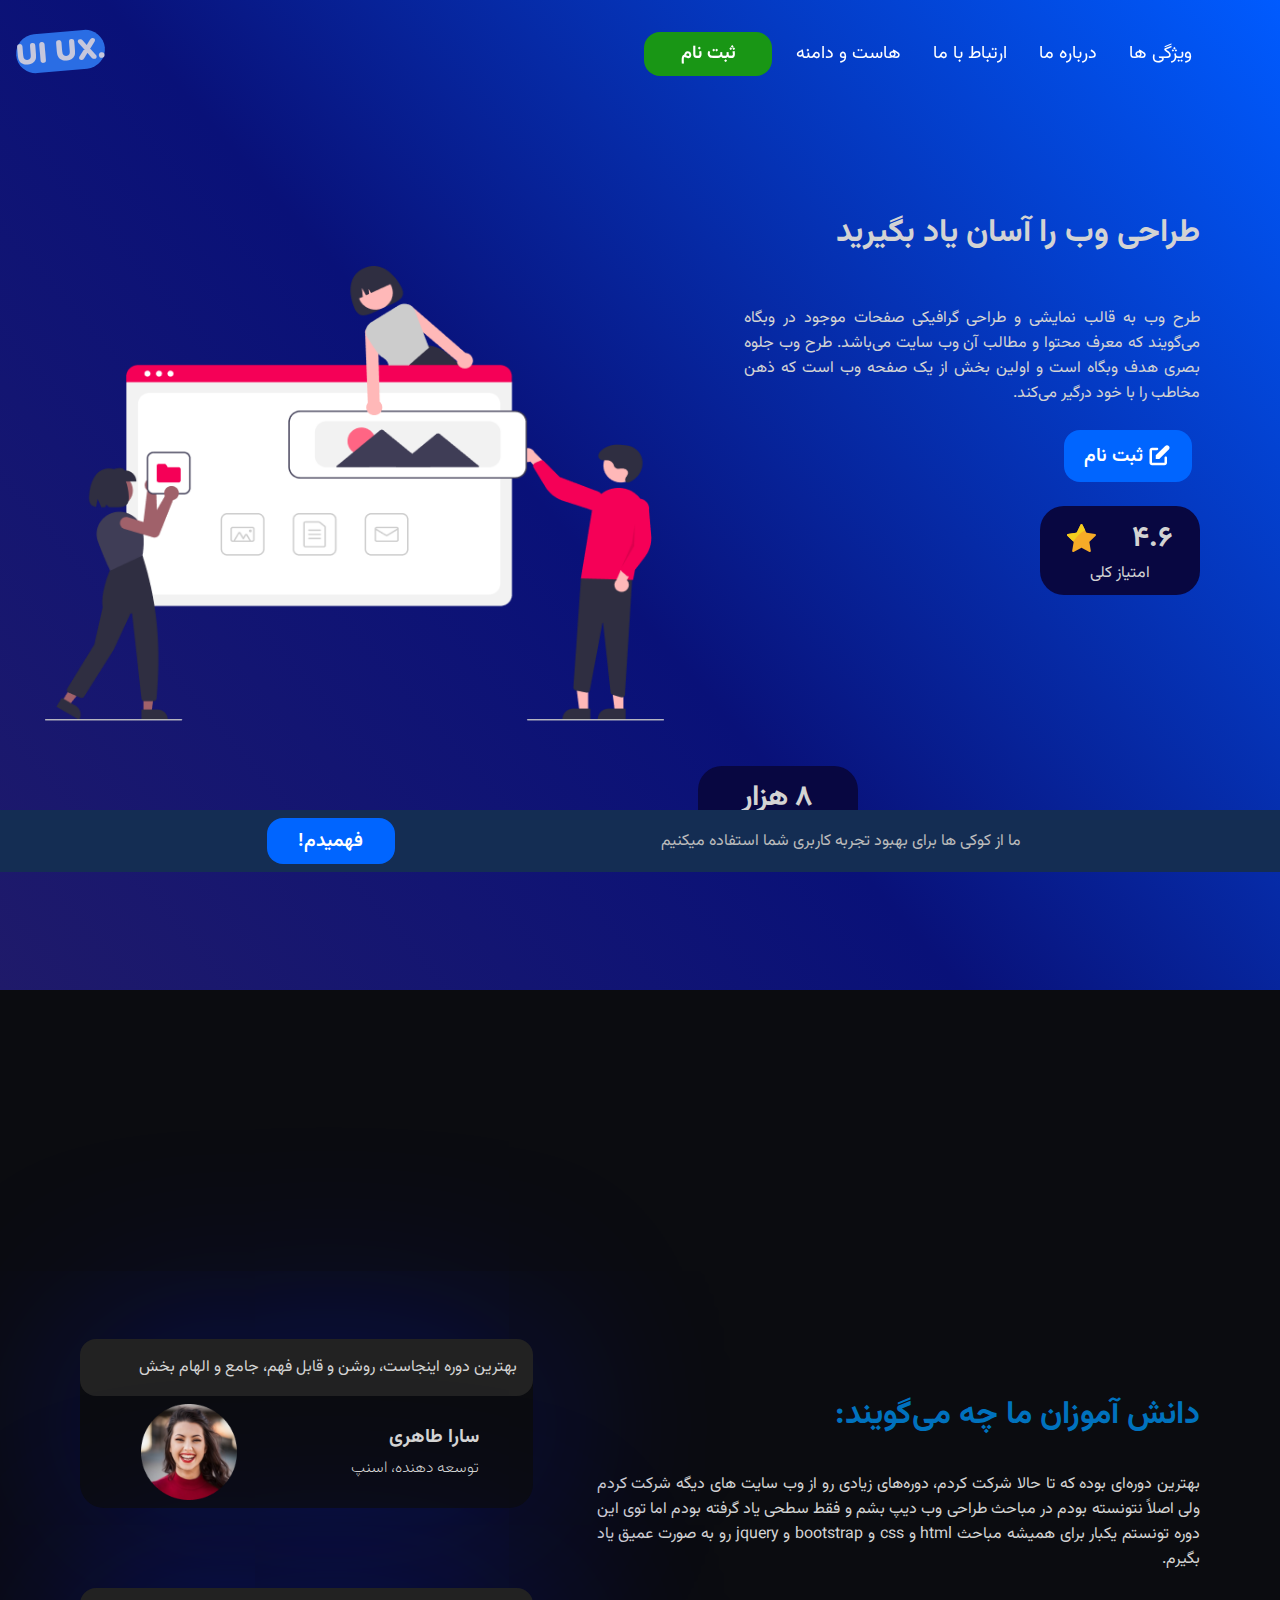
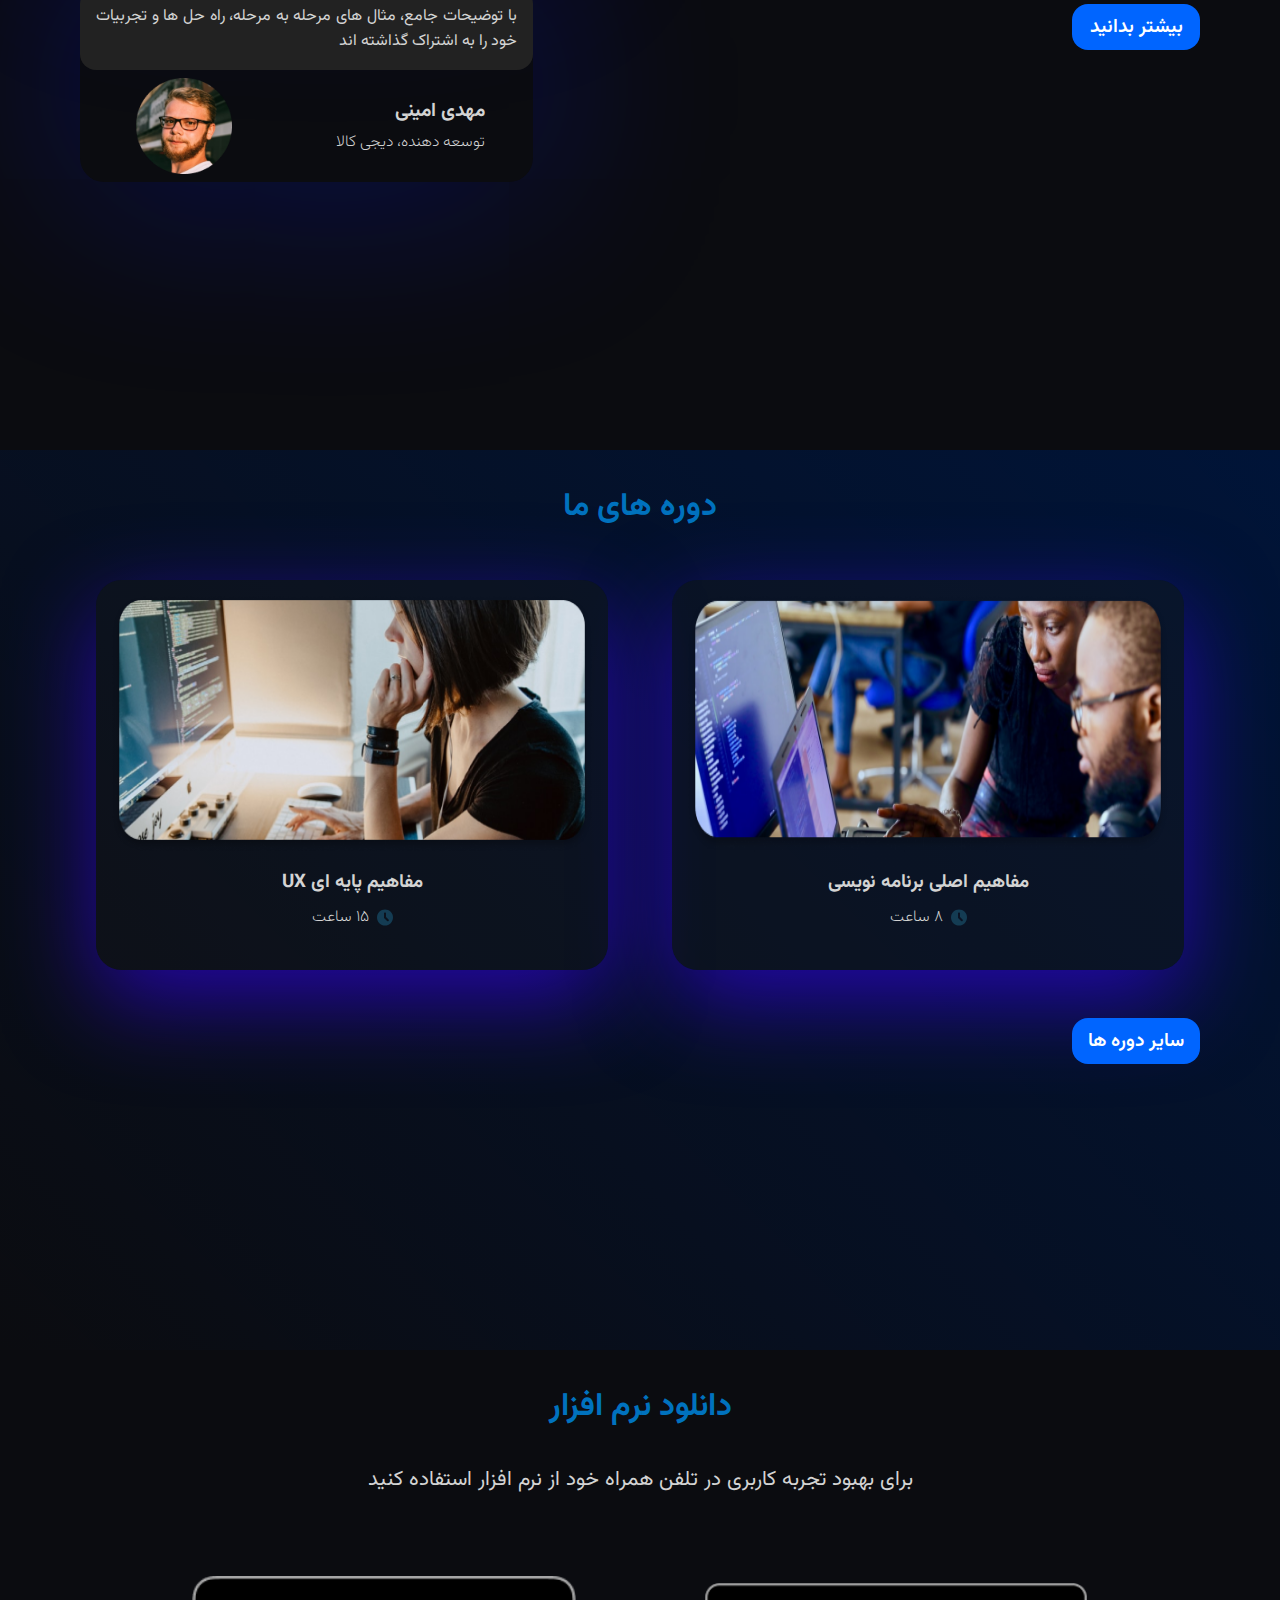
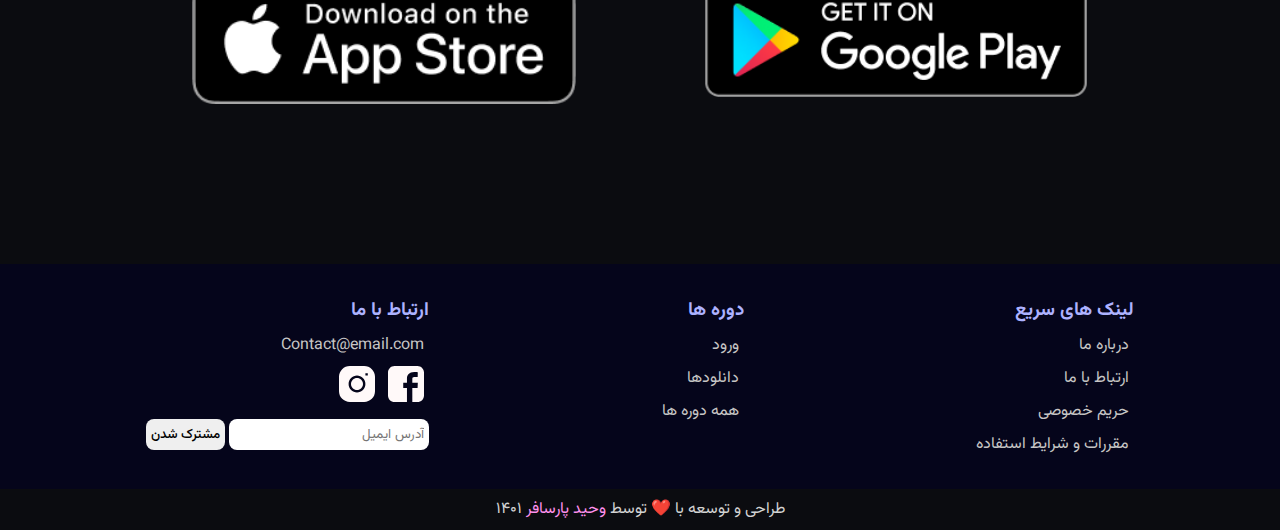
==== commit 406db359: "Update files" ====
--- a/index.html
+++ b/index.html
@@ -13,7 +13,7 @@
 <body>
   <header class="header">
     <div class="wrapper">
-      <nav>
+      <nav class="nav-">
 
         <a class="logo" href="/index.html">.UI UX</a>
 
@@ -38,13 +38,13 @@
           </div>
           <ul class="mob-nav-items">
             <li class="mob-nav-item">
-              <a href="#">ویژگی ها</a>
-            </li>
-            <li class="mob-nav-item">
-              <a href="#">درباره ما</a>
-            </li>
-            <li class="mob-nav-item">
-              <a href="#">ارتباط با ما</a>
+              <a class="nav__link" href="#features">ویژگی ها</a>
+            </li>
+            <li class="mob-nav-item">
+              <a class="nav__link" href="#about-us">درباره ما</a>
+            </li>
+            <li class="mob-nav-item">
+              <a class="nav__link" href="#contact-us">ارتباط با ما</a>
             </li>
             <li class="mob-nav-item">
               <a href="./packages/plans.html">هاست و دامنه</a>
@@ -57,13 +57,13 @@
         <!-- Desktop nav -->
         <ul class="desktop-nav">
           <li>
-            <a href="#">ویژگی ها</a>
-          </li>
-          <li>
-            <a href="#">درباره ما</a>
-          </li>
-          <li>
-            <a href="#">ارتباط با ما</a>
+            <a class="nav__link--desk" href="#features">ویژگی ها</a>
+          </li>
+          <li>
+            <a class="nav__link--desk" href="#about-us">درباره ما</a>
+          </li>
+          <li>
+            <a class="nav__link--desk" href="#contact-us">ارتباط با ما</a>
           </li>
           <li>
             <a href="./packages/plans.html">هاست و دامنه</a>
@@ -111,7 +111,7 @@
     </div>
   </header>
   <div class="wrapper"></div>
-  <section class="testimonial-section">
+  <section class="testimonial-section" id="features">
     <div class="right">
       <h2>دانش آموزان ما چه می‌گویند:</h2>
       <p>بهترین دوره‌ای بوده که تا حالا شرکت کردم، دوره‌های زیادی رو از وب سایت های دیگه شرکت کردم ولی اصلاً نتونسته
@@ -150,7 +150,7 @@
 
   </section>
 
-  <section class="courses">
+  <section class="courses" id="about-us">
     <h2>دوره های ما</h2>
     <div class="course-cards">
       <div class="course-card">
@@ -182,7 +182,7 @@
       <img src="./images/app-store.png" alt="app-store">
     </div>
   </section>
-  <footer>
+  <footer id="contact-us">
     <div class="footer-wrapper">
       <div class="links-container">
         <div class="links">
@@ -239,7 +239,7 @@
       </div>
       <p class="copyright">
         طراحی و توسعه با ❤️ توسط <span>
-          <a href="https://twitter.com/Vahidpr">وحید پُرکی</a>
+          <a href="https://twitter.com/Vahidpr">وحید پارسافر</a>
         </span>
         ۱۴۰۱
       </p>
--- a/shared.css
+++ b/shared.css
@@ -94,7 +94,6 @@
   text-align: center;
   text-decoration: none;
   -moz-user-select: none;
-   -ms-user-select: none;
        user-select: none;
   -webkit-user-select: none;
   touch-action: manipulation;
@@ -660,7 +659,7 @@
     padding: 0;
   }
   .links ul,
-.links h3 {
+  .links h3 {
     display: flex;
     flex-direction: column;
     align-items: center;
@@ -669,7 +668,7 @@
     white-space: nowrap;
   }
   .links ul form,
-.links h3 form {
+  .links h3 form {
     display: flex;
     flex-direction: column;
     align-items: center;
@@ -681,14 +680,6 @@
   .links h3 {
     font-size: 1.5rem;
     margin-top: 2rem;
-  }
-}
-@-webkit-keyframes wiggle {
-  from {
-    transform: rotateZ(0);
-  }
-  to {
-    transform: rotateZ(10deg);
   }
 }
 @keyframes wiggle {
